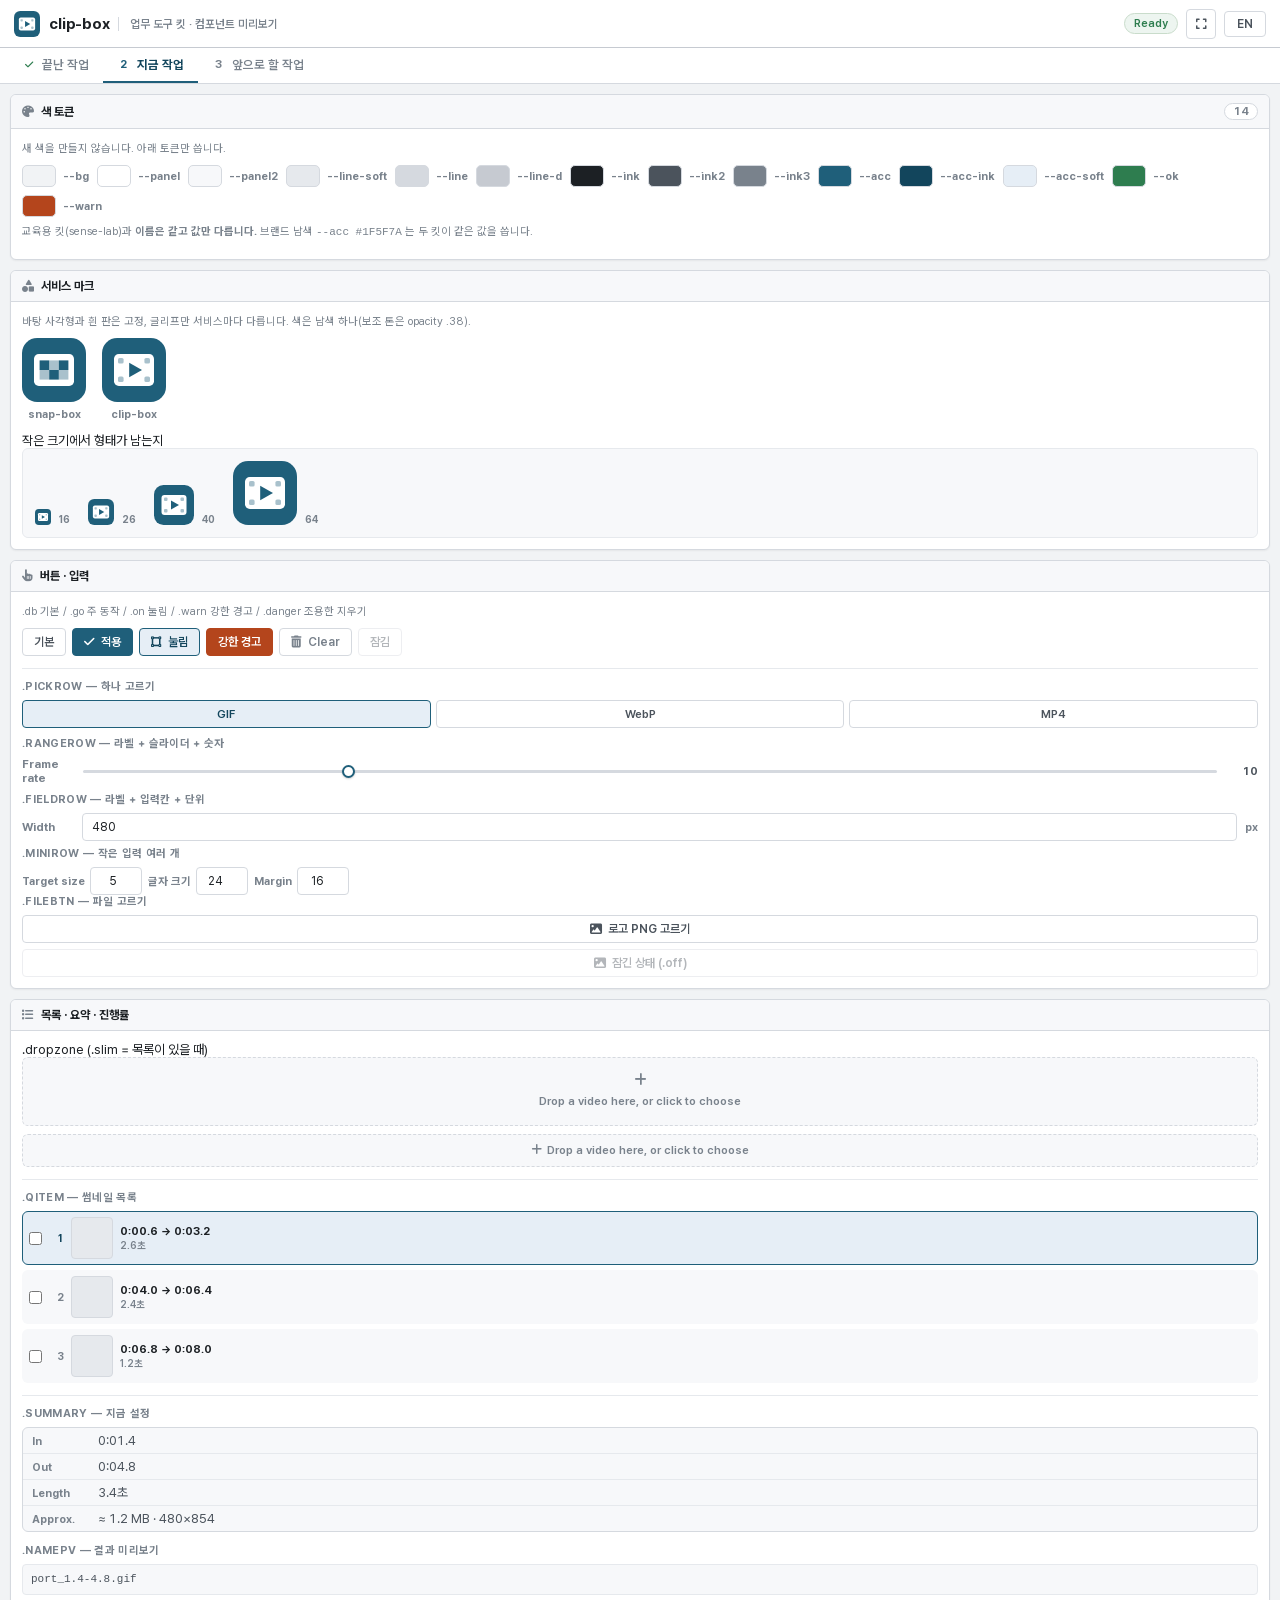
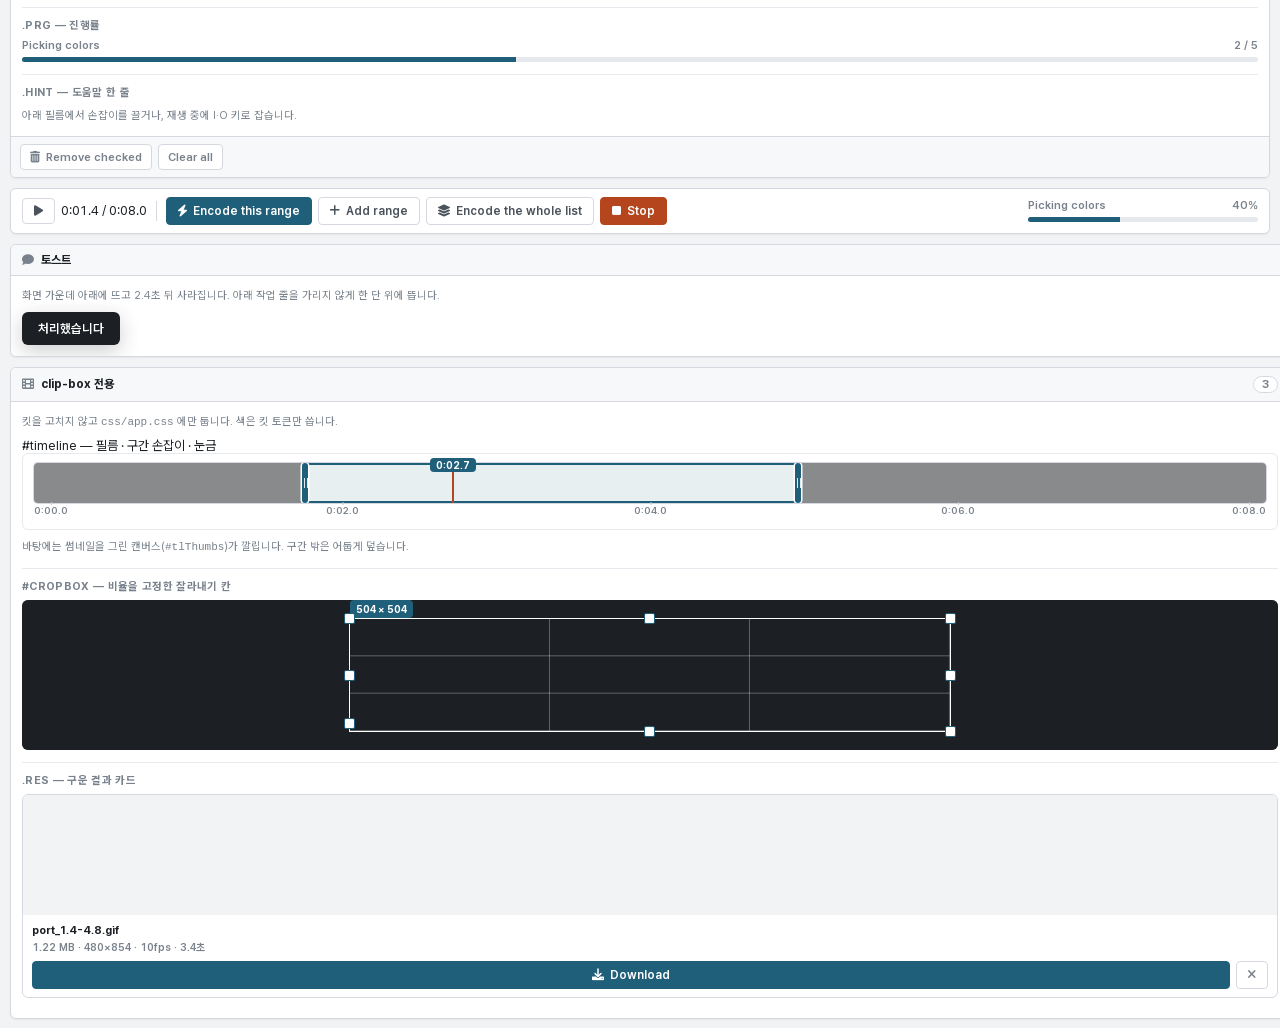
==== design/preview.html @ 903ae71a "업무 도구 킷으로 전면 재작업 — snap-box 와 한 제품으로 맞췄다 snap-box main 이 sense-lab 디자인을 이어받은 밝은 테마로 바뀌고 css/maker-to" ====
<!DOCTYPE html>
<html lang="ko">
<head>
<meta charset="utf-8">
<meta name="viewport" content="width=device-width,initial-scale=1">
<title>업무 도구 킷 — 컴포넌트 미리보기</title>
<link rel="icon" type="image/svg+xml" href="../assets/img/clip-box-mark.svg">
<link rel="stylesheet" href="../assets/fonts/pretendard.css">
<link rel="stylesheet" href="../css/all.min.css">
<link rel="stylesheet" href="../css/maker-tool.css">
<link rel="stylesheet" href="../css/app.css">
<style>
  body{height:auto;overflow:auto}
  .mk-main{flex-direction:column}
  .pan{width:100%!important}
  .sw{display:flex;gap:8px;flex-wrap:wrap;margin-bottom:8px}
  .chip{display:flex;align-items:center;gap:7px;font-size:11px;color:var(--ink3);font-weight:700}
  .chip b{display:block;width:34px;height:22px;border-radius:5px;border:1px solid var(--line)}
  .note{font-size:11px;color:var(--ink3);margin:2px 0 10px}
  .markrow{display:flex;gap:16px;flex-wrap:wrap}
  .markrow figure{text-align:center}
  .markrow img{width:64px;height:64px;display:block}
  .markrow figcaption{font-size:11px;color:var(--ink3);font-weight:700;margin-top:6px}
  .marksizes{display:flex;align-items:flex-end;gap:8px;background:var(--panel2);
    border:1px solid var(--line-soft);border-radius:var(--r-m);padding:12px}
  .marksizes span{font-size:10px;color:var(--ink3);font-weight:700;margin-right:10px}
</style>
</head>
<body>

<header data-tab="preview.html">
  <h1><img src="../assets/img/clip-box-mark.svg" alt=""><span class="brand-txt">clip-box</span></h1>
  <span class="brand-sub">업무 도구 킷 · 컴포넌트 미리보기</span>
  <span style="flex:1"></span>
  <span class="badge ok">준비 완료</span>
  <button class="hbtn" type="button"><i class="fa-solid fa-expand"></i></button>
  <button id="langToggle" type="button">EN</button>
</header>

<nav class="tabbar">
  <button class="tab done"><span class="n">1</span>끝난 작업</button>
  <button class="tab on"><span class="n">2</span>지금 작업</button>
  <button class="tab"><span class="n">3</span>앞으로 할 작업</button>
</nav>

<div class="mk-main">

  <section class="pan">
    <div class="ph"><i class="fa-solid fa-palette"></i>색 토큰<span class="ph-count num">14</span></div>
    <div class="pb">
      <p class="note">새 색을 만들지 않습니다. 아래 토큰만 씁니다.</p>
      <div class="sw">
        <span class="chip"><b style="background:var(--bg)"></b>--bg</span>
        <span class="chip"><b style="background:var(--panel)"></b>--panel</span>
        <span class="chip"><b style="background:var(--panel2)"></b>--panel2</span>
        <span class="chip"><b style="background:var(--line-soft)"></b>--line-soft</span>
        <span class="chip"><b style="background:var(--line)"></b>--line</span>
        <span class="chip"><b style="background:var(--line-d)"></b>--line-d</span>
        <span class="chip"><b style="background:var(--ink)"></b>--ink</span>
        <span class="chip"><b style="background:var(--ink2)"></b>--ink2</span>
        <span class="chip"><b style="background:var(--ink3)"></b>--ink3</span>
        <span class="chip"><b style="background:var(--acc)"></b>--acc</span>
        <span class="chip"><b style="background:var(--acc-ink)"></b>--acc-ink</span>
        <span class="chip"><b style="background:var(--acc-soft)"></b>--acc-soft</span>
        <span class="chip"><b style="background:var(--ok)"></b>--ok</span>
        <span class="chip"><b style="background:var(--warn)"></b>--warn</span>
      </div>
      <p class="note">교육용 킷(sense-lab)과 <b>이름은 같고 값만 다릅니다.</b>
        브랜드 남색 <code>--acc #1F5F7A</code> 는 두 킷이 같은 값을 씁니다.</p>
    </div>
  </section>

  <section class="pan">
    <div class="ph"><i class="fa-solid fa-shapes"></i>서비스 마크</div>
    <div class="pb">
      <p class="note">바탕 사각형과 흰 판은 고정, 글리프만 서비스마다 다릅니다. 색은 남색 하나(보조 톤은 opacity .38).</p>
      <div class="markrow">
        <figure><img src="mark/snap-box-mark.svg" alt=""><figcaption>snap-box</figcaption></figure>
        <figure><img src="mark/clip-box-mark.svg" alt=""><figcaption>clip-box</figcaption></figure>
      </div>
      <div class="st" style="margin-top:12px">작은 크기에서 형태가 남는지</div>
      <div class="marksizes">
        <img src="../assets/img/clip-box-mark.svg" style="height:16px" alt=""><span>16</span>
        <img src="../assets/img/clip-box-mark.svg" style="height:26px" alt=""><span>26</span>
        <img src="../assets/img/clip-box-mark.svg" style="height:40px" alt=""><span>40</span>
        <img src="../assets/img/clip-box-mark.svg" style="height:64px" alt=""><span>64</span>
      </div>
    </div>
  </section>

  <section class="pan">
    <div class="ph"><i class="fa-solid fa-hand-pointer"></i>버튼 · 입력</div>
    <div class="pb">
      <p class="note">.db 기본 / .go 주 동작 / .on 눌림 / .warn 강한 경고 / .danger 조용한 지우기</p>
      <div class="row" style="flex-wrap:wrap">
        <button class="db">기본</button>
        <button class="db go"><i class="fa-solid fa-check"></i>적용</button>
        <button class="db on"><i class="fa-solid fa-vector-square"></i>눌림</button>
        <button class="db warn">강한 경고</button>
        <button class="db danger"><i class="fa-solid fa-trash-can"></i>지우기</button>
        <button class="db" disabled>잠김</button>
      </div>

      <div class="sec2">
        <div class="st">.pickrow — 하나 고르기</div>
        <div class="pickrow">
          <button class="db on">GIF</button>
          <button class="db">WebP</button>
          <button class="db">MP4</button>
        </div>

        <div class="st">.rangerow — 라벨 + 슬라이더 + 숫자</div>
        <div class="rangerow">
          <label for="pv1">프레임</label>
          <input type="range" id="pv1" min="4" max="30" value="10">
          <output class="num">10</output>
        </div>

        <div class="st">.fieldrow — 라벨 + 입력칸 + 단위</div>
        <div class="fieldrow"><label for="pv2">가로</label>
          <input class="inp" type="number" id="pv2" value="480"><span class="unit">px</span></div>

        <div class="st">.minirow — 작은 입력 여러 개</div>
        <div class="row minirow">
          <label class="mini">목표 용량<input class="inp" type="number" value="5"></label>
          <label class="mini">글자 크기<input class="inp" type="number" value="24"></label>
          <label class="mini">여백<input class="inp" type="number" value="16"></label>
        </div>

        <div class="st">.filebtn — 파일 고르기</div>
        <label class="db filebtn" for="pv3"><i class="fa-solid fa-image"></i>로고 PNG 고르기</label>
        <input type="file" id="pv3">
        <label class="db filebtn off" for="pv4" style="margin-top:6px"><i class="fa-solid fa-image"></i>잠긴 상태 (.off)</label>
        <input type="file" id="pv4">
      </div>
    </div>
  </section>

  <section class="pan">
    <div class="ph"><i class="fa-solid fa-list"></i>목록 · 요약 · 진행률</div>
    <div class="pb">
      <div class="st">.dropzone (.slim = 목록이 있을 때)</div>
      <div class="dropzone"><i class="fa-solid fa-plus"></i><br>영상을 여기에 놓거나 눌러서 고릅니다</div>
      <div class="dropzone slim" style="margin-top:8px"><i class="fa-solid fa-plus"></i>영상을 여기에 놓거나 눌러서 고릅니다</div>

      <div class="sec2">
        <div class="st">.qitem — 썸네일 목록</div>
        <div id="pvList"></div>
      </div>

      <div class="sec2">
        <div class="st">.summary — 지금 설정</div>
        <div class="summary">
          <div class="srow"><span class="sk">시작</span><span class="sv num">0:01.4</span></div>
          <div class="srow"><span class="sk">끝</span><span class="sv num">0:04.8</span></div>
          <div class="srow"><span class="sk">길이</span><span class="sv num">3.4초</span></div>
          <div class="srow"><span class="sk">예상</span><span class="sv num">≈ 1.2 MB · 480×854</span></div>
        </div>
        <div class="st" style="margin-top:12px">.namepv — 결과 미리보기</div>
        <div class="namepv mono">port_1.4-4.8.gif</div>
      </div>

      <div class="sec2">
        <div class="st">.prg — 진행률</div>
        <div class="prg">
          <div class="lb"><span>색을 고르는 중입니다</span><span class="num">2 / 5</span></div>
          <div class="track"><div class="fill" style="width:40%"></div></div>
        </div>
      </div>

      <div class="sec2">
        <div class="st">.hint — 도움말 한 줄</div>
        <div class="hint">아래 필름에서 손잡이를 끌거나, 재생 중에 I·O 키로 잡습니다.</div>
      </div>
    </div>
    <div class="pf">
      <button class="db danger"><i class="fa-solid fa-trash-can"></i>고른 것 빼기</button>
      <button class="db danger">모두 비우기</button>
    </div>
  </section>
</div>

<div class="mk-bar">
  <button class="db"><i class="fa-solid fa-play"></i></button>
  <span class="num">0:01.4 / 0:08.0</span>
  <span class="bar-div"></span>
  <button class="db go"><i class="fa-solid fa-bolt"></i>이 구간 굽기</button>
  <button class="db"><i class="fa-solid fa-plus"></i>구간 담기</button>
  <button class="db"><i class="fa-solid fa-layer-group"></i>목록 전체 굽기</button>
  <button class="db warn"><i class="fa-solid fa-stop"></i>그만두기</button>
  <span class="bar-sp"></span>
  <div class="prg" style="width:230px">
    <div class="lb"><span>색을 고르는 중입니다</span><span class="num">40%</span></div>
    <div class="track"><div class="fill" style="width:40%"></div></div>
  </div>
</div>

<!-- 토스트는 실제로는 화면 아래 고정이지만, 이 장에서는 내용을 가리지 않게 제자리에 둔다 -->
<section class="pan" style="margin:0 10px 10px">
  <div class="ph"><i class="fa-solid fa-comment"></i>토스트</div>
  <div class="pb">
    <p class="note">화면 가운데 아래에 뜨고 2.4초 뒤 사라집니다. 아래 작업 줄을 가리지 않게 한 단 위에 뜹니다.</p>
    <div class="toast on" style="position:static;transform:none;display:inline-block;max-width:none">처리했습니다</div>
  </div>
</section>


<!-- ─────────────────────────────────────────────────────────────
     여기부터는 clip-box 전용입니다 (css/app.css). 킷에는 넣지 않습니다.
     design/README.md §8-7 — 새 컴포넌트는 여기에 먼저 올립니다.
     ───────────────────────────────────────────────────────────── -->
<section class="pan" style="margin:0 10px 10px">
  <div class="ph"><i class="fa-solid fa-film"></i>clip-box 전용<span class="ph-count num">3</span></div>
  <div class="pb">
    <p class="note">킷을 고치지 않고 <code>css/app.css</code> 에만 둡니다. 색은 킷 토큰만 씁니다.</p>

    <div class="st">#timeline — 필름 · 구간 손잡이 · 눈금</div>
    <div style="background:var(--panel);border:1px solid var(--line-soft);border-radius:var(--r-m);padding:9px 11px 6px">
      <div id="timeline">
        <div id="tlTrack">
          <div class="tl-dim" style="left:0;width:22%"></div>
          <div class="tl-dim" style="left:62%;right:0"></div>
          <div id="tlSel" style="left:22%;width:40%"></div>
          <div class="tl-hand" style="left:22%"><i></i></div>
          <div class="tl-hand" style="left:62%"><i></i></div>
          <div id="tlHead" style="left:34%"></div>
        </div>
        <div id="tlRuler">
          <span class="tk edge" style="left:0">0:00.0</span>
          <span class="tk" style="left:25%">0:02.0</span>
          <span class="tk" style="left:50%">0:04.0</span>
          <span class="tk" style="left:75%">0:06.0</span>
          <span class="tk edge r" style="left:100%">0:08.0</span>
        </div>
        <div id="tlTip" style="left:34%">0:02.7</div>
      </div>
    </div>
    <div class="hint">바탕에는 썸네일을 그린 캔버스(<code>#tlThumbs</code>)가 깔립니다. 구간 밖은 어둡게 덮습니다.</div>

    <div class="sec2">
      <div class="st">#cropBox — 비율을 고정한 잘라내기 칸</div>
      <div style="position:relative;height:150px;background:var(--ink);border-radius:var(--r-m);overflow:hidden">
        <div id="cropBox" style="left:26%;top:12%;width:48%;height:76%">
          <span class="cropsz num">504 × 504</span>
          <span class="ch nw"></span><span class="ch n"></span><span class="ch ne"></span>
          <span class="ch w"></span><span class="ch e"></span>
          <span class="ch sw"></span><span class="ch s"></span><span class="ch se"></span>
        </div>
      </div>
    </div>

    <div class="sec2">
      <div class="st">.res — 구운 결과 카드</div>
      <div class="res">
        <div class="rv" style="height:120px"></div>
        <div class="rf">
          <div class="rn">port_1.4-4.8.gif</div>
          <div class="rm">1.22 MB · 480×854 · 10fps · 3.4초</div>
          <div class="row" style="margin-top:7px">
            <button class="db go" style="flex:1;justify-content:center"><i class="fa-solid fa-download"></i>내려받기</button>
            <button class="db danger"><i class="fa-solid fa-xmark"></i></button>
          </div>
        </div>
      </div>
    </div>
  </div>
</section>

<script src="../js/i18n.js"></script>
<script>
(function () {
  var rows = [['0:00.6 → 0:03.2', '2.6초'], ['0:04.0 → 0:06.4', '2.4초'], ['0:06.8 → 0:08.0', '1.2초']];
  var box = document.getElementById('pvList');
  rows.forEach(function (r, i) {
    var d = document.createElement('div');
    d.className = 'qitem' + (i === 0 ? ' on' : '');
    d.innerHTML = '<input type="checkbox"><span class="idx num">' + (i + 1) + '</span>' +
      '<span class="th"></span><div class="meta"><div class="nm num">' + r[0] + '</div>' +
      '<div class="mt">' + r[1] + '</div></div>';
    box.appendChild(d);
  });
})();
</script>
</body>
</html>
---- assets/fonts/pretendard.css ----
/*
Copyright (c) 2021 Kil Hyung-jin, with Reserved Font Name Pretendard.
https://github.com/orioncactus/pretendard

This Font Software is licensed under the SIL Open Font License, Version 1.1.
This license is copied below, and is also available with a FAQ at:
http://scripts.sil.org/OFL
*/
/* [0] */
@font-face {
	font-family: 'Pretendard Variable';
	font-style: normal;
	font-display: swap;
	font-weight: 45 920;
	src: url(./woff2-dynamic-subset/PretendardVariable.subset.0.woff2) format('woff2-variations');
	unicode-range: U+f9ca-fa0b, U+ff03-ff05, U+ff07, U+ff0a-ff0b, U+ff0d-ff19, U+ff1b, U+ff1d, U+ff20-ff5b, U+ff5d, U+ffe0-ffe3, U+ffe5-ffe6;
}

/* [1] */
@font-face {
	font-family: 'Pretendard Variable';
	font-style: normal;
	font-display: swap;
	font-weight: 45 920;
	src: url(./woff2-dynamic-subset/PretendardVariable.subset.1.woff2) format('woff2-variations');
	unicode-range: U+d723-d728, U+d72a-d733, U+d735-d748, U+d74a-d74f, U+d752-d753, U+d755-d757, U+d75a-d75f, U+d762-d764, U+d766-d768, U+d76a-d76b, U+d76d-d76f, U+d771-d787, U+d789-d78b, U+d78d-d78f, U+d791-d797, U+d79a, U+d79c, U+d79e-d7a3, U+f900-f909, U+f90b-f92e;
}

/* [2] */
@font-face {
	font-family: 'Pretendard Variable';
	font-style: normal;
	font-display: swap;
	font-weight: 45 920;
	src: url(./woff2-dynamic-subset/PretendardVariable.subset.2.woff2) format('woff2-variations');
	unicode-range: U+d679-d68b, U+d68e-d69e, U+d6a0, U+d6a2-d6a7, U+d6a9-d6c3, U+d6c6-d6c7, U+d6c9-d6cb, U+d6cd-d6d3, U+d6d5-d6d6, U+d6d8-d6e3, U+d6e5-d6e7, U+d6e9-d6fb, U+d6fd-d717, U+d719-d71f, U+d721-d722;
}

/* [3] */
@font-face {
	font-family: 'Pretendard Variable';
	font-style: normal;
	font-display: swap;
	font-weight: 45 920;
	src: url(./woff2-dynamic-subset/PretendardVariable.subset.3.woff2) format('woff2-variations');
	unicode-range: U+d5bc-d5c7, U+d5ca-d5cb, U+d5cd-d5cf, U+d5d1-d5d7, U+d5d9-d5da, U+d5dc, U+d5de-d5e3, U+d5e6-d5e7, U+d5e9-d5eb, U+d5ed-d5f6, U+d5f8, U+d5fa-d5ff, U+d602-d603, U+d605-d607, U+d609-d60f, U+d612-d613, U+d616-d61b, U+d61d-d637, U+d63a-d63b, U+d63d-d63f, U+d641-d647, U+d64a-d64c, U+d64e-d653, U+d656-d657, U+d659-d65b, U+d65d-d666, U+d668, U+d66a-d678;
}

/* [4] */
@font-face {
	font-family: 'Pretendard Variable';
	font-style: normal;
	font-display: swap;
	font-weight: 45 920;
	src: url(./woff2-dynamic-subset/PretendardVariable.subset.4.woff2) format('woff2-variations');
	unicode-range: U+d507, U+d509-d50b, U+d50d-d513, U+d515-d53b, U+d53e-d53f, U+d541-d543, U+d545-d54c, U+d54e, U+d550, U+d552-d557, U+d55a-d55b, U+d55d-d55f, U+d561-d564, U+d566-d567, U+d56a, U+d56c, U+d56e-d573, U+d576-d577, U+d579-d583, U+d585-d586, U+d58a-d5a4, U+d5a6-d5bb;
}

/* [5] */
@font-face {
	font-family: 'Pretendard Variable';
	font-style: normal;
	font-display: swap;
	font-weight: 45 920;
	src: url(./woff2-dynamic-subset/PretendardVariable.subset.5.woff2) format('woff2-variations');
	unicode-range: U+d464-d477, U+d47a-d47b, U+d47d-d47f, U+d481-d487, U+d489-d48a, U+d48c, U+d48e-d4e7, U+d4e9-d503, U+d505-d506;
}

/* [6] */
@font-face {
	font-family: 'Pretendard Variable';
	font-style: normal;
	font-display: swap;
	font-weight: 45 920;
	src: url(./woff2-dynamic-subset/PretendardVariable.subset.6.woff2) format('woff2-variations');
	unicode-range: U+d3bf-d3c7, U+d3ca-d3cf, U+d3d1-d3eb, U+d3ee-d3ef, U+d3f1-d3f3, U+d3f5-d3fb, U+d3fd-d400, U+d402-d45b, U+d45d-d463;
}

/* [7] */
@font-face {
	font-family: 'Pretendard Variable';
	font-style: normal;
	font-display: swap;
	font-weight: 45 920;
	src: url(./woff2-dynamic-subset/PretendardVariable.subset.7.woff2) format('woff2-variations');
	unicode-range: U+d2ff, U+d302-d304, U+d306-d30b, U+d30f, U+d311-d313, U+d315-d31b, U+d31e, U+d322-d324, U+d326-d327, U+d32a-d32b, U+d32d-d32f, U+d331-d337, U+d339-d33c, U+d33e-d37b, U+d37e-d37f, U+d381-d383, U+d385-d38b, U+d38e-d390, U+d392-d397, U+d39a-d39b, U+d39d-d39f, U+d3a1-d3a7, U+d3a9-d3aa, U+d3ac, U+d3ae-d3b3, U+d3b5-d3b7, U+d3b9-d3bb, U+d3bd-d3be;
}

/* [8] */
@font-face {
	font-family: 'Pretendard Variable';
	font-style: normal;
	font-display: swap;
	font-weight: 45 920;
	src: url(./woff2-dynamic-subset/PretendardVariable.subset.8.woff2) format('woff2-variations');
	unicode-range: U+d257-d27f, U+d281-d29b, U+d29d-d29f, U+d2a1-d2ab, U+d2ad-d2b7, U+d2ba-d2bb, U+d2bd-d2bf, U+d2c1-d2c7, U+d2c9-d2ef, U+d2f2-d2f3, U+d2f5-d2f7, U+d2f9-d2fe;
}

/* [9] */
@font-face {
	font-family: 'Pretendard Variable';
	font-style: normal;
	font-display: swap;
	font-weight: 45 920;
	src: url(./woff2-dynamic-subset/PretendardVariable.subset.9.woff2) format('woff2-variations');
	unicode-range: U+d1b4, U+d1b6-d1f3, U+d1f5-d22b, U+d22e-d22f, U+d231-d233, U+d235-d23b, U+d23d-d240, U+d242-d256;
}

/* [10] */
@font-face {
	font-family: 'Pretendard Variable';
	font-style: normal;
	font-display: swap;
	font-weight: 45 920;
	src: url(./woff2-dynamic-subset/PretendardVariable.subset.10.woff2) format('woff2-variations');
	unicode-range: U+d105-d12f, U+d132-d133, U+d135-d137, U+d139-d13f, U+d141-d142, U+d144, U+d146-d14b, U+d14e-d14f, U+d151-d153, U+d155-d15b, U+d15e-d187, U+d189-d19f, U+d1a2-d1a3, U+d1a5-d1a7, U+d1a9-d1af, U+d1b2-d1b3;
}

/* [11] */
@font-face {
	font-family: 'Pretendard Variable';
	font-style: normal;
	font-display: swap;
	font-weight: 45 920;
	src: url(./woff2-dynamic-subset/PretendardVariable.subset.11.woff2) format('woff2-variations');
	unicode-range: U+d04b-d04f, U+d051-d057, U+d059-d06b, U+d06d-d06f, U+d071-d073, U+d075-d07b, U+d07e-d0a3, U+d0a6-d0a7, U+d0a9-d0ab, U+d0ad-d0b3, U+d0b6, U+d0b8, U+d0ba-d0bf, U+d0c2-d0c3, U+d0c5-d0c7, U+d0c9-d0cf, U+d0d2, U+d0d6-d0db, U+d0de-d0df, U+d0e1-d0e3, U+d0e5-d0eb, U+d0ee-d0f0, U+d0f2-d104;
}

/* [12] */
@font-face {
	font-family: 'Pretendard Variable';
	font-style: normal;
	font-display: swap;
	font-weight: 45 920;
	src: url(./woff2-dynamic-subset/PretendardVariable.subset.12.woff2) format('woff2-variations');
	unicode-range: U+cfa2-cfc3, U+cfc5-cfdf, U+cfe2-cfe3, U+cfe5-cfe7, U+cfe9-cff4, U+cff6-cffb, U+cffd-cfff, U+d001-d003, U+d005-d017, U+d019-d033, U+d036-d037, U+d039-d03b, U+d03d-d04a;
}

/* [13] */
@font-face {
	font-family: 'Pretendard Variable';
	font-style: normal;
	font-display: swap;
	font-weight: 45 920;
	src: url(./woff2-dynamic-subset/PretendardVariable.subset.13.woff2) format('woff2-variations');
	unicode-range: U+cef0-cef3, U+cef6, U+cef9-ceff, U+cf01-cf03, U+cf05-cf07, U+cf09-cf0f, U+cf11-cf12, U+cf14-cf1b, U+cf1d-cf1f, U+cf21-cf2f, U+cf31-cf53, U+cf56-cf57, U+cf59-cf5b, U+cf5d-cf63, U+cf66, U+cf68, U+cf6a-cf6f, U+cf71-cf84, U+cf86-cf8b, U+cf8d-cfa1;
}

/* [14] */
@font-face {
	font-family: 'Pretendard Variable';
	font-style: normal;
	font-display: swap;
	font-weight: 45 920;
	src: url(./woff2-dynamic-subset/PretendardVariable.subset.14.woff2) format('woff2-variations');
	unicode-range: U+ce3c-ce57, U+ce5a-ce5b, U+ce5d-ce5f, U+ce61-ce67, U+ce6a, U+ce6c, U+ce6e-ce73, U+ce76-ce77, U+ce79-ce7b, U+ce7d-ce83, U+ce85-ce88, U+ce8a-ce8f, U+ce91-ce93, U+ce95-ce97, U+ce99-ce9f, U+cea2, U+cea4-ceab, U+cead-cee3, U+cee6-cee7, U+cee9-ceeb, U+ceed-ceef;
}

/* [15] */
@font-face {
	font-family: 'Pretendard Variable';
	font-style: normal;
	font-display: swap;
	font-weight: 45 920;
	src: url(./woff2-dynamic-subset/PretendardVariable.subset.15.woff2) format('woff2-variations');
	unicode-range: U+cd92-cd93, U+cd96-cd97, U+cd99-cd9b, U+cd9d-cda3, U+cda6-cda8, U+cdaa-cdaf, U+cdb1-cdc3, U+cdc5-cdcb, U+cdcd-cde7, U+cde9-ce03, U+ce05-ce1f, U+ce22-ce34, U+ce36-ce3b;
}

/* [16] */
@font-face {
	font-family: 'Pretendard Variable';
	font-style: normal;
	font-display: swap;
	font-weight: 45 920;
	src: url(./woff2-dynamic-subset/PretendardVariable.subset.16.woff2) format('woff2-variations');
	unicode-range: U+ccef-cd07, U+cd0a-cd0b, U+cd0d-cd1a, U+cd1c, U+cd1e-cd2b, U+cd2d-cd5b, U+cd5d-cd77, U+cd79-cd91;
}

/* [17] */
@font-face {
	font-family: 'Pretendard Variable';
	font-style: normal;
	font-display: swap;
	font-weight: 45 920;
	src: url(./woff2-dynamic-subset/PretendardVariable.subset.17.woff2) format('woff2-variations');
	unicode-range: U+cc3f-cc43, U+cc46-cc47, U+cc49-cc4b, U+cc4d-cc53, U+cc55-cc58, U+cc5a-cc5f, U+cc61-cc97, U+cc9a-cc9b, U+cc9d-cc9f, U+cca1-cca7, U+ccaa, U+ccac, U+ccae-ccb3, U+ccb6-ccb7, U+ccb9-ccbb, U+ccbd-cccf, U+ccd1-cce3, U+cce5-ccee;
}

/* [18] */
@font-face {
	font-family: 'Pretendard Variable';
	font-style: normal;
	font-display: swap;
	font-weight: 45 920;
	src: url(./woff2-dynamic-subset/PretendardVariable.subset.18.woff2) format('woff2-variations');
	unicode-range: U+cb91-cbd3, U+cbd5-cbe3, U+cbe5-cc0b, U+cc0e-cc0f, U+cc11-cc13, U+cc15-cc1b, U+cc1d-cc20, U+cc23-cc27, U+cc2a-cc2b, U+cc2d, U+cc2f, U+cc31-cc37, U+cc3a, U+cc3c;
}

/* [19] */
@font-face {
	font-family: 'Pretendard Variable';
	font-style: normal;
	font-display: swap;
	font-weight: 45 920;
	src: url(./woff2-dynamic-subset/PretendardVariable.subset.19.woff2) format('woff2-variations');
	unicode-range: U+caf4-cb47, U+cb4a-cb90;
}

/* [20] */
@font-face {
	font-family: 'Pretendard Variable';
	font-style: normal;
	font-display: swap;
	font-weight: 45 920;
	src: url(./woff2-dynamic-subset/PretendardVariable.subset.20.woff2) format('woff2-variations');
	unicode-range: U+ca4a-ca4b, U+ca4e-ca4f, U+ca51-ca53, U+ca55-ca5b, U+ca5d-ca60, U+ca62-ca83, U+ca85-cabb, U+cabe-cabf, U+cac1-cac3, U+cac5-cacb, U+cacd-cad0, U+cad2, U+cad4-cad8, U+cada-caf3;
}

/* [21] */
@font-face {
	font-family: 'Pretendard Variable';
	font-style: normal;
	font-display: swap;
	font-weight: 45 920;
	src: url(./woff2-dynamic-subset/PretendardVariable.subset.21.woff2) format('woff2-variations');
	unicode-range: U+c996-c997, U+c99a-c99c, U+c99e-c9bf, U+c9c2-c9c3, U+c9c5-c9c7, U+c9c9-c9cf, U+c9d2, U+c9d4, U+c9d7-c9d8, U+c9db, U+c9de-c9df, U+c9e1-c9e3, U+c9e5-c9e6, U+c9e8-c9eb, U+c9ee-c9f0, U+c9f2-c9f7, U+c9f9-ca0b, U+ca0d-ca28, U+ca2a-ca49;
}

/* [22] */
@font-face {
	font-family: 'Pretendard Variable';
	font-style: normal;
	font-display: swap;
	font-weight: 45 920;
	src: url(./woff2-dynamic-subset/PretendardVariable.subset.22.woff2) format('woff2-variations');
	unicode-range: U+c8e9-c8f4, U+c8f6-c8fb, U+c8fe-c8ff, U+c901-c903, U+c905-c90b, U+c90e-c910, U+c912-c917, U+c919-c92b, U+c92d-c94f, U+c951-c953, U+c955-c96b, U+c96d-c973, U+c975-c987, U+c98a-c98b, U+c98d-c98f, U+c991-c995;
}

/* [23] */
@font-face {
	font-family: 'Pretendard Variable';
	font-style: normal;
	font-display: swap;
	font-weight: 45 920;
	src: url(./woff2-dynamic-subset/PretendardVariable.subset.23.woff2) format('woff2-variations');
	unicode-range: U+c841-c84b, U+c84d-c86f, U+c872-c873, U+c875-c877, U+c879-c87f, U+c882-c884, U+c887-c88a, U+c88d-c8c3, U+c8c5-c8df, U+c8e1-c8e8;
}

/* [24] */
@font-face {
	font-family: 'Pretendard Variable';
	font-style: normal;
	font-display: swap;
	font-weight: 45 920;
	src: url(./woff2-dynamic-subset/PretendardVariable.subset.24.woff2) format('woff2-variations');
	unicode-range: U+c779-c77b, U+c77e-c782, U+c786, U+c78b, U+c78d, U+c78f, U+c792-c793, U+c795, U+c797, U+c799-c79f, U+c7a2, U+c7a7-c7ab, U+c7ae-c7bb, U+c7bd-c7c0, U+c7c2-c7c7, U+c7c9-c7dc, U+c7de-c7ff, U+c802-c803, U+c805-c807, U+c809, U+c80b-c80f, U+c812, U+c814, U+c817-c81b, U+c81e-c81f, U+c821-c823, U+c825-c82e, U+c830-c837, U+c839-c83b, U+c83d-c840;
}

/* [25] */
@font-face {
	font-family: 'Pretendard Variable';
	font-style: normal;
	font-display: swap;
	font-weight: 45 920;
	src: url(./woff2-dynamic-subset/PretendardVariable.subset.25.woff2) format('woff2-variations');
	unicode-range: U+c6bb-c6bf, U+c6c2, U+c6c4, U+c6c6-c6cb, U+c6ce-c6cf, U+c6d1-c6d3, U+c6d5-c6db, U+c6dd-c6df, U+c6e1-c6e7, U+c6e9-c6eb, U+c6ed-c6ef, U+c6f1-c6f8, U+c6fa-c703, U+c705-c707, U+c709-c70b, U+c70d-c716, U+c718, U+c71a-c71f, U+c722-c723, U+c725-c727, U+c729-c734, U+c736-c73b, U+c73e-c73f, U+c741-c743, U+c745-c74b, U+c74e-c750, U+c752-c757, U+c759-c773, U+c776-c777;
}

/* [26] */
@font-face {
	font-family: 'Pretendard Variable';
	font-style: normal;
	font-display: swap;
	font-weight: 45 920;
	src: url(./woff2-dynamic-subset/PretendardVariable.subset.26.woff2) format('woff2-variations');
	unicode-range: U+c5f5-c5fb, U+c5fe, U+c602-c605, U+c607, U+c609-c60f, U+c611-c61a, U+c61c-c623, U+c626-c627, U+c629-c62b, U+c62d, U+c62f-c632, U+c636, U+c638, U+c63a-c63f, U+c642-c643, U+c645-c647, U+c649-c652, U+c656-c65b, U+c65d-c65f, U+c661-c663, U+c665-c677, U+c679-c67b, U+c67d-c693, U+c696-c697, U+c699-c69b, U+c69d-c6a3, U+c6a6, U+c6a8, U+c6aa-c6af, U+c6b2-c6b3, U+c6b5-c6b7, U+c6b9-c6ba;
}

/* [27] */
@font-face {
	font-family: 'Pretendard Variable';
	font-style: normal;
	font-display: swap;
	font-weight: 45 920;
	src: url(./woff2-dynamic-subset/PretendardVariable.subset.27.woff2) format('woff2-variations');
	unicode-range: U+c517-c527, U+c52a-c52b, U+c52d-c52f, U+c531-c538, U+c53a, U+c53c, U+c53e-c543, U+c546-c547, U+c54b, U+c54d-c552, U+c556, U+c55a-c55b, U+c55d, U+c55f, U+c562-c563, U+c565-c567, U+c569-c56f, U+c572, U+c574, U+c576-c57b, U+c57e-c57f, U+c581-c583, U+c585-c586, U+c588-c58b, U+c58e, U+c590, U+c592-c596, U+c599-c5b3, U+c5b6-c5b7, U+c5ba, U+c5be-c5c3, U+c5ca-c5cb, U+c5cd, U+c5cf, U+c5d2-c5d3, U+c5d5-c5d7, U+c5d9-c5df, U+c5e1-c5e2, U+c5e4, U+c5e6-c5eb, U+c5ef, U+c5f1-c5f3;
}

/* [28] */
@font-face {
	font-family: 'Pretendard Variable';
	font-style: normal;
	font-display: swap;
	font-weight: 45 920;
	src: url(./woff2-dynamic-subset/PretendardVariable.subset.28.woff2) format('woff2-variations');
	unicode-range: U+c475-c4ef, U+c4f2-c4f3, U+c4f5-c4f7, U+c4f9-c4ff, U+c502-c50b, U+c50d-c516;
}

/* [29] */
@font-face {
	font-family: 'Pretendard Variable';
	font-style: normal;
	font-display: swap;
	font-weight: 45 920;
	src: url(./woff2-dynamic-subset/PretendardVariable.subset.29.woff2) format('woff2-variations');
	unicode-range: U+c3d0-c3d7, U+c3da-c3db, U+c3dd-c3de, U+c3e1-c3ec, U+c3ee-c3f3, U+c3f5-c42b, U+c42d-c463, U+c466-c474;
}

/* [30] */
@font-face {
	font-family: 'Pretendard Variable';
	font-style: normal;
	font-display: swap;
	font-weight: 45 920;
	src: url(./woff2-dynamic-subset/PretendardVariable.subset.30.woff2) format('woff2-variations');
	unicode-range: U+c32b-c367, U+c36a-c36b, U+c36d-c36f, U+c371-c377, U+c37a-c37b, U+c37e-c383, U+c385-c387, U+c389-c3cf;
}

/* [31] */
@font-face {
	font-family: 'Pretendard Variable';
	font-style: normal;
	font-display: swap;
	font-weight: 45 920;
	src: url(./woff2-dynamic-subset/PretendardVariable.subset.31.woff2) format('woff2-variations');
	unicode-range: U+c26a-c26b, U+c26d-c26f, U+c271-c273, U+c275-c27b, U+c27e-c287, U+c289-c28f, U+c291-c297, U+c299-c29a, U+c29c-c2a3, U+c2a5-c2a7, U+c2a9-c2ab, U+c2ad-c2b3, U+c2b6, U+c2b8, U+c2ba-c2bb, U+c2bd-c2db, U+c2de-c2df, U+c2e1-c2e2, U+c2e5-c2ea, U+c2ee, U+c2f0, U+c2f2-c2f5, U+c2f7, U+c2fa-c2fb, U+c2fd-c2ff, U+c301-c307, U+c309-c30c, U+c30e-c312, U+c315-c323, U+c325-c328, U+c32a;
}

/* [32] */
@font-face {
	font-family: 'Pretendard Variable';
	font-style: normal;
	font-display: swap;
	font-weight: 45 920;
	src: url(./woff2-dynamic-subset/PretendardVariable.subset.32.woff2) format('woff2-variations');
	unicode-range: U+c1bc-c1c3, U+c1c5-c1df, U+c1e1-c1fb, U+c1fd-c203, U+c205-c20c, U+c20e, U+c210-c217, U+c21a-c21b, U+c21d-c21e, U+c221-c227, U+c229-c22a, U+c22c, U+c22e, U+c230, U+c233-c24f, U+c251-c257, U+c259-c269;
}

/* [33] */
@font-face {
	font-family: 'Pretendard Variable';
	font-style: normal;
	font-display: swap;
	font-weight: 45 920;
	src: url(./woff2-dynamic-subset/PretendardVariable.subset.33.woff2) format('woff2-variations');
	unicode-range: U+c101-c11b, U+c11f, U+c121-c123, U+c125-c12b, U+c12e, U+c132-c137, U+c13a-c13b, U+c13d-c13f, U+c141-c147, U+c14a, U+c14c-c153, U+c155-c157, U+c159-c15b, U+c15d-c166, U+c169-c16f, U+c171-c177, U+c179-c18b, U+c18e-c18f, U+c191-c193, U+c195-c19b, U+c19d-c19e, U+c1a0, U+c1a2-c1a4, U+c1a6-c1bb;
}

/* [34] */
@font-face {
	font-family: 'Pretendard Variable';
	font-style: normal;
	font-display: swap;
	font-weight: 45 920;
	src: url(./woff2-dynamic-subset/PretendardVariable.subset.34.woff2) format('woff2-variations');
	unicode-range: U+c049-c057, U+c059-c05b, U+c05d-c05f, U+c061-c067, U+c069-c08f, U+c091-c0ab, U+c0ae-c0af, U+c0b1-c0b3, U+c0b5, U+c0b7-c0bb, U+c0be, U+c0c2-c0c7, U+c0ca-c0cb, U+c0cd-c0cf, U+c0d1-c0d7, U+c0d9-c0da, U+c0dc, U+c0de-c0e3, U+c0e5-c0eb, U+c0ed-c0f3, U+c0f6, U+c0f8, U+c0fa-c0ff;
}

/* [35] */
@font-face {
	font-family: 'Pretendard Variable';
	font-style: normal;
	font-display: swap;
	font-weight: 45 920;
	src: url(./woff2-dynamic-subset/PretendardVariable.subset.35.woff2) format('woff2-variations');
	unicode-range: U+bfa7-bfaf, U+bfb1-bfc4, U+bfc6-bfcb, U+bfce-bfcf, U+bfd1-bfd3, U+bfd5-bfdb, U+bfdd-c048;
}

/* [36] */
@font-face {
	font-family: 'Pretendard Variable';
	font-style: normal;
	font-display: swap;
	font-weight: 45 920;
	src: url(./woff2-dynamic-subset/PretendardVariable.subset.36.woff2) format('woff2-variations');
	unicode-range: U+bf07, U+bf09-bf3f, U+bf41-bf4f, U+bf52-bf54, U+bf56-bfa6;
}

/* [37] */
@font-face {
	font-family: 'Pretendard Variable';
	font-style: normal;
	font-display: swap;
	font-weight: 45 920;
	src: url(./woff2-dynamic-subset/PretendardVariable.subset.37.woff2) format('woff2-variations');
	unicode-range: U+be56, U+be58, U+be5c-be5f, U+be62-be63, U+be65-be67, U+be69-be74, U+be76-be7b, U+be7e-be7f, U+be81-be8e, U+be90, U+be92-bea7, U+bea9-becf, U+bed2-bed3, U+bed5-bed6, U+bed9-bee3, U+bee6-bf06;
}

/* [38] */
@font-face {
	font-family: 'Pretendard Variable';
	font-style: normal;
	font-display: swap;
	font-weight: 45 920;
	src: url(./woff2-dynamic-subset/PretendardVariable.subset.38.woff2) format('woff2-variations');
	unicode-range: U+bdb0-bdd3, U+bdd5-bdef, U+bdf1-be0b, U+be0d-be0f, U+be11-be13, U+be15-be43, U+be46-be47, U+be49-be4b, U+be4d-be53;
}

/* [39] */
@font-face {
	font-family: 'Pretendard Variable';
	font-style: normal;
	font-display: swap;
	font-weight: 45 920;
	src: url(./woff2-dynamic-subset/PretendardVariable.subset.39.woff2) format('woff2-variations');
	unicode-range: U+bd03, U+bd06, U+bd08, U+bd0a-bd0f, U+bd11-bd22, U+bd25-bd47, U+bd49-bd58, U+bd5a-bd7f, U+bd82-bd83, U+bd85-bd87, U+bd8a-bd8f, U+bd91-bd92, U+bd94, U+bd96-bd98, U+bd9a-bdaf;
}

/* [40] */
@font-face {
	font-family: 'Pretendard Variable';
	font-style: normal;
	font-display: swap;
	font-weight: 45 920;
	src: url(./woff2-dynamic-subset/PretendardVariable.subset.40.woff2) format('woff2-variations');
	unicode-range: U+bc4e-bc83, U+bc86-bc87, U+bc89-bc8b, U+bc8d-bc93, U+bc96, U+bc98, U+bc9b-bc9f, U+bca2-bca3, U+bca5-bca7, U+bca9-bcb2, U+bcb4-bcbb, U+bcbe-bcbf, U+bcc1-bcc3, U+bcc5-bccc, U+bcce-bcd0, U+bcd2-bcd4, U+bcd6-bcf3, U+bcf7, U+bcf9-bcfb, U+bcfd-bd02;
}

/* [41] */
@font-face {
	font-family: 'Pretendard Variable';
	font-style: normal;
	font-display: swap;
	font-weight: 45 920;
	src: url(./woff2-dynamic-subset/PretendardVariable.subset.41.woff2) format('woff2-variations');
	unicode-range: U+bb90-bba3, U+bba5-bbab, U+bbad-bbbf, U+bbc1-bbf7, U+bbfa-bbfb, U+bbfd-bbfe, U+bc01-bc07, U+bc09-bc0a, U+bc0e, U+bc10, U+bc12-bc13, U+bc17, U+bc19-bc1a, U+bc1e, U+bc20-bc23, U+bc26, U+bc28, U+bc2a-bc2c, U+bc2e-bc2f, U+bc32-bc33, U+bc35-bc37, U+bc39-bc3f, U+bc41-bc42, U+bc44, U+bc46-bc48, U+bc4a-bc4d;
}

/* [42] */
@font-face {
	font-family: 'Pretendard Variable';
	font-style: normal;
	font-display: swap;
	font-weight: 45 920;
	src: url(./woff2-dynamic-subset/PretendardVariable.subset.42.woff2) format('woff2-variations');
	unicode-range: U+bae6-bafb, U+bafd-bb17, U+bb19-bb33, U+bb37, U+bb39-bb3a, U+bb3d-bb43, U+bb45-bb46, U+bb48, U+bb4a-bb4f, U+bb51-bb53, U+bb55-bb57, U+bb59-bb62, U+bb64-bb8f;
}

/* [43] */
@font-face {
	font-family: 'Pretendard Variable';
	font-style: normal;
	font-display: swap;
	font-weight: 45 920;
	src: url(./woff2-dynamic-subset/PretendardVariable.subset.43.woff2) format('woff2-variations');
	unicode-range: U+ba30-ba37, U+ba3a-ba3b, U+ba3d-ba3f, U+ba41-ba47, U+ba49-ba4a, U+ba4c, U+ba4e-ba53, U+ba56-ba57, U+ba59-ba5b, U+ba5d-ba63, U+ba65-ba66, U+ba68-ba6f, U+ba71-ba73, U+ba75-ba77, U+ba79-ba84, U+ba86, U+ba88-baa7, U+baaa, U+baad-baaf, U+bab1-bab7, U+baba, U+babc, U+babe-bae5;
}

/* [44] */
@font-face {
	font-family: 'Pretendard Variable';
	font-style: normal;
	font-display: swap;
	font-weight: 45 920;
	src: url(./woff2-dynamic-subset/PretendardVariable.subset.44.woff2) format('woff2-variations');
	unicode-range: U+b96e-b973, U+b976-b977, U+b979-b97b, U+b97d-b983, U+b986, U+b988, U+b98a-b98d, U+b98f-b9ab, U+b9ae-b9af, U+b9b1-b9b3, U+b9b5-b9bb, U+b9be, U+b9c0, U+b9c2-b9c7, U+b9ca-b9cb, U+b9cd, U+b9d2-b9d7, U+b9da, U+b9dc, U+b9df-b9e0, U+b9e2, U+b9e6-b9e7, U+b9e9-b9f3, U+b9f6, U+b9f8, U+b9fb-ba2f;
}

/* [45] */
@font-face {
	font-family: 'Pretendard Variable';
	font-style: normal;
	font-display: swap;
	font-weight: 45 920;
	src: url(./woff2-dynamic-subset/PretendardVariable.subset.45.woff2) format('woff2-variations');
	unicode-range: U+b8bf-b8cb, U+b8cd-b8e0, U+b8e2-b8e7, U+b8ea-b8eb, U+b8ed-b8ef, U+b8f1-b8f7, U+b8fa, U+b8fc, U+b8fe-b903, U+b905-b917, U+b919-b91f, U+b921-b93b, U+b93d-b957, U+b95a-b95b, U+b95d-b95f, U+b961-b967, U+b969-b96c;
}

/* [46] */
@font-face {
	font-family: 'Pretendard Variable';
	font-style: normal;
	font-display: swap;
	font-weight: 45 920;
	src: url(./woff2-dynamic-subset/PretendardVariable.subset.46.woff2) format('woff2-variations');
	unicode-range: U+b80d-b80f, U+b811-b817, U+b81a, U+b81c-b823, U+b826-b827, U+b829-b82b, U+b82d-b833, U+b836, U+b83a-b83f, U+b841-b85b, U+b85e-b85f, U+b861-b863, U+b865-b86b, U+b86e, U+b870, U+b872-b8af, U+b8b1-b8be;
}

/* [47] */
@font-face {
	font-family: 'Pretendard Variable';
	font-style: normal;
	font-display: swap;
	font-weight: 45 920;
	src: url(./woff2-dynamic-subset/PretendardVariable.subset.47.woff2) format('woff2-variations');
	unicode-range: U+b74d-b75f, U+b761-b763, U+b765-b774, U+b776-b77b, U+b77e-b77f, U+b781-b783, U+b785-b78b, U+b78e, U+b792-b796, U+b79a-b79b, U+b79d-b7a7, U+b7aa, U+b7ae-b7b3, U+b7b6-b7c8, U+b7ca-b7eb, U+b7ee-b7ef, U+b7f1-b7f3, U+b7f5-b7fb, U+b7fe, U+b802-b806, U+b80a-b80b;
}

/* [48] */
@font-face {
	font-family: 'Pretendard Variable';
	font-style: normal;
	font-display: swap;
	font-weight: 45 920;
	src: url(./woff2-dynamic-subset/PretendardVariable.subset.48.woff2) format('woff2-variations');
	unicode-range: U+b6a7-b6aa, U+b6ac-b6b0, U+b6b2-b6ef, U+b6f1-b727, U+b72a-b72b, U+b72d-b72e, U+b731-b737, U+b739-b73a, U+b73c-b743, U+b745-b74c;
}

/* [49] */
@font-face {
	font-family: 'Pretendard Variable';
	font-style: normal;
	font-display: swap;
	font-weight: 45 920;
	src: url(./woff2-dynamic-subset/PretendardVariable.subset.49.woff2) format('woff2-variations');
	unicode-range: U+b605-b60f, U+b612-b617, U+b619-b624, U+b626-b69b, U+b69e-b6a3, U+b6a5-b6a6;
}

/* [50] */
@font-face {
	font-family: 'Pretendard Variable';
	font-style: normal;
	font-display: swap;
	font-weight: 45 920;
	src: url(./woff2-dynamic-subset/PretendardVariable.subset.50.woff2) format('woff2-variations');
	unicode-range: U+b55f, U+b562-b583, U+b585-b59f, U+b5a2-b5a3, U+b5a5-b5a7, U+b5a9-b5b2, U+b5b5-b5ba, U+b5bd-b604;
}

/* [51] */
@font-face {
	font-family: 'Pretendard Variable';
	font-style: normal;
	font-display: swap;
	font-weight: 45 920;
	src: url(./woff2-dynamic-subset/PretendardVariable.subset.51.woff2) format('woff2-variations');
	unicode-range: U+b4a5-b4b6, U+b4b8-b4bf, U+b4c1-b4c7, U+b4c9-b4db, U+b4de-b4df, U+b4e1-b4e2, U+b4e5-b4eb, U+b4ee, U+b4f0, U+b4f2-b513, U+b516-b517, U+b519-b51a, U+b51d-b523, U+b526, U+b528, U+b52b-b52f, U+b532-b533, U+b535-b537, U+b539-b53f, U+b541-b544, U+b546-b54b, U+b54d-b54f, U+b551-b55b, U+b55d-b55e;
}

/* [52] */
@font-face {
	font-family: 'Pretendard Variable';
	font-style: normal;
	font-display: swap;
	font-weight: 45 920;
	src: url(./woff2-dynamic-subset/PretendardVariable.subset.52.woff2) format('woff2-variations');
	unicode-range: U+b3f8-b3fb, U+b3fd-b40f, U+b411-b417, U+b419-b41b, U+b41d-b41f, U+b421-b427, U+b42a-b42b, U+b42d-b44f, U+b452-b453, U+b455-b457, U+b459-b45f, U+b462-b464, U+b466-b46b, U+b46d-b47f, U+b481-b4a3;
}

/* [53] */
@font-face {
	font-family: 'Pretendard Variable';
	font-style: normal;
	font-display: swap;
	font-weight: 45 920;
	src: url(./woff2-dynamic-subset/PretendardVariable.subset.53.woff2) format('woff2-variations');
	unicode-range: U+b342-b353, U+b356-b357, U+b359-b35b, U+b35d-b35e, U+b360-b363, U+b366, U+b368, U+b36a-b36d, U+b36f, U+b372-b373, U+b375-b377, U+b379-b37f, U+b381-b382, U+b384, U+b386-b38b, U+b38d-b3c3, U+b3c6-b3c7, U+b3c9-b3ca, U+b3cd-b3d3, U+b3d6, U+b3d8, U+b3da-b3f7;
}

/* [54] */
@font-face {
	font-family: 'Pretendard Variable';
	font-style: normal;
	font-display: swap;
	font-weight: 45 920;
	src: url(./woff2-dynamic-subset/PretendardVariable.subset.54.woff2) format('woff2-variations');
	unicode-range: U+b27c-b283, U+b285-b28f, U+b292-b293, U+b295-b297, U+b29a-b29f, U+b2a1-b2a4, U+b2a7-b2a9, U+b2ab, U+b2ad-b2c7, U+b2ca-b2cb, U+b2cd-b2cf, U+b2d1-b2d7, U+b2da, U+b2dc, U+b2de-b2e3, U+b2e7, U+b2e9-b2ea, U+b2ef-b2f3, U+b2f6, U+b2f8, U+b2fa-b2fb, U+b2fd-b2fe, U+b302-b303, U+b305-b307, U+b309-b30f, U+b312, U+b316-b31b, U+b31d-b341;
}

/* [55] */
@font-face {
	font-family: 'Pretendard Variable';
	font-style: normal;
	font-display: swap;
	font-weight: 45 920;
	src: url(./woff2-dynamic-subset/PretendardVariable.subset.55.woff2) format('woff2-variations');
	unicode-range: U+b1d6-b1e7, U+b1e9-b1fc, U+b1fe-b203, U+b206-b207, U+b209-b20b, U+b20d-b213, U+b216-b21f, U+b221-b257, U+b259-b273, U+b275-b27b;
}

/* [56] */
@font-face {
	font-family: 'Pretendard Variable';
	font-style: normal;
	font-display: swap;
	font-weight: 45 920;
	src: url(./woff2-dynamic-subset/PretendardVariable.subset.56.woff2) format('woff2-variations');
	unicode-range: U+b120-b122, U+b126-b127, U+b129-b12b, U+b12d-b133, U+b136, U+b138, U+b13a-b13f, U+b142-b143, U+b145-b14f, U+b151-b153, U+b156-b157, U+b159-b177, U+b17a-b17b, U+b17d-b17f, U+b181-b187, U+b189-b18c, U+b18e-b191, U+b195-b1a7, U+b1a9-b1cb, U+b1cd-b1d5;
}

/* [57] */
@font-face {
	font-family: 'Pretendard Variable';
	font-style: normal;
	font-display: swap;
	font-weight: 45 920;
	src: url(./woff2-dynamic-subset/PretendardVariable.subset.57.woff2) format('woff2-variations');
	unicode-range: U+b05f-b07b, U+b07e-b07f, U+b081-b083, U+b085-b08b, U+b08d-b097, U+b09b, U+b09d-b09f, U+b0a2-b0a7, U+b0aa, U+b0b0, U+b0b2, U+b0b6-b0b7, U+b0b9-b0bb, U+b0bd-b0c3, U+b0c6-b0c7, U+b0ca-b0cf, U+b0d1-b0df, U+b0e1-b0e4, U+b0e6-b107, U+b10a-b10b, U+b10d-b10f, U+b111-b112, U+b114-b117, U+b119-b11a, U+b11c-b11f;
}

/* [58] */
@font-face {
	font-family: 'Pretendard Variable';
	font-style: normal;
	font-display: swap;
	font-weight: 45 920;
	src: url(./woff2-dynamic-subset/PretendardVariable.subset.58.woff2) format('woff2-variations');
	unicode-range: U+afac-afb7, U+afba-afbb, U+afbd-afbf, U+afc1-afc6, U+afca-afcc, U+afce-afd3, U+afd5-afe7, U+afe9-afef, U+aff1-b00b, U+b00d-b00f, U+b011-b013, U+b015-b01b, U+b01d-b027, U+b029-b043, U+b045-b047, U+b049, U+b04b, U+b04d-b052, U+b055-b056, U+b058-b05c, U+b05e;
}

/* [59] */
@font-face {
	font-family: 'Pretendard Variable';
	font-style: normal;
	font-display: swap;
	font-weight: 45 920;
	src: url(./woff2-dynamic-subset/PretendardVariable.subset.59.woff2) format('woff2-variations');
	unicode-range: U+af03-af07, U+af09-af2b, U+af2e-af33, U+af35-af3b, U+af3e-af40, U+af44-af47, U+af4a-af5c, U+af5e-af63, U+af65-af7f, U+af81-afab;
}

/* [60] */
@font-face {
	font-family: 'Pretendard Variable';
	font-style: normal;
	font-display: swap;
	font-weight: 45 920;
	src: url(./woff2-dynamic-subset/PretendardVariable.subset.60.woff2) format('woff2-variations');
	unicode-range: U+ae56-ae5b, U+ae5e-ae60, U+ae62-ae64, U+ae66-ae67, U+ae69-ae6b, U+ae6d-ae83, U+ae85-aebb, U+aebf, U+aec1-aec3, U+aec5-aecb, U+aece, U+aed0, U+aed2-aed7, U+aed9-aef3, U+aef5-af02;
}

/* [61] */
@font-face {
	font-family: 'Pretendard Variable';
	font-style: normal;
	font-display: swap;
	font-weight: 45 920;
	src: url(./woff2-dynamic-subset/PretendardVariable.subset.61.woff2) format('woff2-variations');
	unicode-range: U+ad9c-ada3, U+ada5-adbf, U+adc1-adc3, U+adc5-adc7, U+adc9-add2, U+add4-addb, U+addd-addf, U+ade1-ade3, U+ade5-adf7, U+adfa-adfb, U+adfd-adff, U+ae02-ae07, U+ae0a, U+ae0c, U+ae0e-ae13, U+ae15-ae2f, U+ae31-ae33, U+ae35-ae37, U+ae39-ae3f, U+ae42, U+ae44, U+ae46-ae49, U+ae4b, U+ae4f, U+ae51-ae53, U+ae55;
}

/* [62] */
@font-face {
	font-family: 'Pretendard Variable';
	font-style: normal;
	font-display: swap;
	font-weight: 45 920;
	src: url(./woff2-dynamic-subset/PretendardVariable.subset.62.woff2) format('woff2-variations');
	unicode-range: U+ace2-ace3, U+ace5-ace6, U+ace9-acef, U+acf2, U+acf4, U+acf7-acfb, U+acfe-acff, U+ad01-ad03, U+ad05-ad0b, U+ad0d-ad10, U+ad12-ad1b, U+ad1d-ad33, U+ad35-ad48, U+ad4a-ad4f, U+ad51-ad6b, U+ad6e-ad6f, U+ad71-ad72, U+ad77-ad7c, U+ad7e, U+ad80, U+ad82-ad87, U+ad89-ad8b, U+ad8d-ad8f, U+ad91-ad9b;
}

/* [63] */
@font-face {
	font-family: 'Pretendard Variable';
	font-style: normal;
	font-display: swap;
	font-weight: 45 920;
	src: url(./woff2-dynamic-subset/PretendardVariable.subset.63.woff2) format('woff2-variations');
	unicode-range: U+ac25-ac2c, U+ac2e, U+ac30, U+ac32-ac37, U+ac39-ac3f, U+ac41-ac4c, U+ac4e-ac6f, U+ac72-ac73, U+ac75-ac76, U+ac79-ac7f, U+ac82, U+ac84-ac88, U+ac8a-ac8b, U+ac8d-ac8f, U+ac91-ac93, U+ac95-ac9b, U+ac9d-ac9e, U+aca1-aca7, U+acab, U+acad-acaf, U+acb1-acb7, U+acba-acbb, U+acbe-acc0, U+acc2-acc3, U+acc5-acdf;
}

/* [64] */
@font-face {
	font-family: 'Pretendard Variable';
	font-style: normal;
	font-display: swap;
	font-weight: 45 920;
	src: url(./woff2-dynamic-subset/PretendardVariable.subset.64.woff2) format('woff2-variations');
	unicode-range: U+99df, U+99ed, U+99f1, U+99ff, U+9a01, U+9a08, U+9a0e-9a0f, U+9a19, U+9a2b, U+9a30, U+9a36-9a37, U+9a40, U+9a43, U+9a45, U+9a4d, U+9a55, U+9a57, U+9a5a-9a5b, U+9a5f, U+9a62, U+9a65, U+9a69-9a6a, U+9aa8, U+9ab8, U+9ad3, U+9ae5, U+9aee, U+9b1a, U+9b27, U+9b2a, U+9b31, U+9b3c, U+9b41-9b45, U+9b4f, U+9b54, U+9b5a, U+9b6f, U+9b8e, U+9b91, U+9b9f, U+9bab, U+9bae, U+9bc9, U+9bd6, U+9be4, U+9be8, U+9c0d, U+9c10, U+9c12, U+9c15, U+9c25, U+9c32, U+9c3b, U+9c47, U+9c49, U+9c57, U+9ce5, U+9ce7, U+9ce9, U+9cf3-9cf4, U+9cf6, U+9d09, U+9d1b, U+9d26, U+9d28, U+9d3b, U+9d51, U+9d5d, U+9d60-9d61, U+9d6c, U+9d72, U+9da9, U+9daf, U+9db4, U+9dc4, U+9dd7, U+9df2, U+9df8-9dfa, U+9e1a, U+9e1e, U+9e75, U+9e79, U+9e7d, U+9e7f, U+9e92-9e93, U+9e97, U+9e9d, U+9e9f, U+9ea5, U+9eb4-9eb5, U+9ebb, U+9ebe, U+9ec3, U+9ecd-9ece, U+9ed4, U+9ed8, U+9edb-9edc, U+9ede, U+9ee8, U+9ef4, U+9f07-9f08, U+9f0e, U+9f13, U+9f20, U+9f3b, U+9f4a-9f4b, U+9f4e, U+9f52, U+9f5f, U+9f61, U+9f67, U+9f6a, U+9f6c, U+9f77, U+9f8d, U+9f90, U+9f95, U+9f9c, U+ac02-ac03, U+ac05-ac06, U+ac09-ac0f, U+ac17-ac18, U+ac1b, U+ac1e-ac1f, U+ac21-ac23;
}

/* [65] */
@font-face {
	font-family: 'Pretendard Variable';
	font-style: normal;
	font-display: swap;
	font-weight: 45 920;
	src: url(./woff2-dynamic-subset/PretendardVariable.subset.65.woff2) format('woff2-variations');
	unicode-range: U+338c-339c, U+339f-33a0, U+33a2-33cb, U+33cf-33d0, U+33d3, U+33d6, U+33d8, U+33db-33dd, U+4e01, U+4e03, U+4e07-4e08, U+4e11, U+4e14-4e15, U+4e18-4e19, U+4e1e, U+4e32, U+4e38-4e39, U+4e42-4e43, U+4e45, U+4e4d-4e4f, U+4e56, U+4e58-4e59, U+4e5d-4e5e, U+4e6b, U+4e6d, U+4e73, U+4e76-4e77, U+4e7e, U+4e82, U+4e86, U+4e88, U+4e8e, U+4e90-4e92, U+4e94-4e95, U+4e98, U+4e9b, U+4e9e, U+4ea1-4ea2, U+4ea4-4ea6, U+4ea8, U+4eab, U+4ead-4eae, U+4eb6, U+4ec0-4ec1, U+4ec4, U+4ec7, U+4ecb, U+4ecd, U+4ed4-4ed5, U+4ed7-4ed9, U+4edd, U+4edf, U+4ee4, U+4ef0, U+4ef2, U+4ef6-4ef7, U+4efb, U+4f01, U+4f09, U+4f0b, U+4f0d-4f11, U+4f2f, U+4f34, U+4f36, U+4f38, U+4f3a, U+4f3c-4f3d;
}

/* [66] */
@font-face {
	font-family: 'Pretendard Variable';
	font-style: normal;
	font-display: swap;
	font-weight: 45 920;
	src: url(./woff2-dynamic-subset/PretendardVariable.subset.66.woff2) format('woff2-variations');
	unicode-range: U+3136, U+3138, U+313a-3140, U+3143-3144, U+3150, U+3152, U+3154-3156, U+3158-315b, U+315d-315f, U+3162, U+3164-318c, U+318e, U+3200-321b, U+3231, U+3239, U+3251-325a, U+3260-327b, U+327e-327f, U+328a-3290, U+3294, U+329e, U+32a5, U+3380-3384, U+3388-338b;
}

/* [67] */
@font-face {
	font-family: 'Pretendard Variable';
	font-style: normal;
	font-display: swap;
	font-weight: 45 920;
	src: url(./woff2-dynamic-subset/PretendardVariable.subset.67.woff2) format('woff2-variations');
	unicode-range: U+2f7d, U+2f7f-2f8b, U+2f8e-2f90, U+2f92-2f97, U+2f99-2fa0, U+2fa2-2fa3, U+2fa5-2fa9, U+2fac-2fb1, U+2fb3-2fbc, U+2fc1-2fca, U+2fcd-2fd4, U+3003, U+3012-3019, U+301c, U+301e-3020, U+3036, U+3041, U+3043, U+3045, U+3047, U+3049, U+304e, U+3050, U+3052, U+3056, U+305a, U+305c, U+305e, U+3062, U+3065, U+306c, U+3070-307d, U+3080, U+3085, U+3087, U+308e, U+3090-3091, U+30a1, U+30a5, U+30a9, U+30ae, U+30b1-30b2, U+30b4, U+30b6, U+30bc-30be, U+30c2, U+30c5, U+30cc, U+30d2, U+30d4, U+30d8-30dd, U+30e4, U+30e6, U+30e8, U+30ee, U+30f0-30f2, U+30f4-30f6, U+3133, U+3135;
}

/* [68] */
@font-face {
	font-family: 'Pretendard Variable';
	font-style: normal;
	font-display: swap;
	font-weight: 45 920;
	src: url(./woff2-dynamic-subset/PretendardVariable.subset.68.woff2) format('woff2-variations');
	unicode-range: U+2541-254b, U+25a4-25a9, U+25b1, U+25b5, U+25b9, U+25bf, U+25c1, U+25c3, U+25c9-25ca, U+25cc, U+25ce, U+25d0-25d1, U+25e6, U+25ef, U+260f, U+261d, U+261f, U+262f, U+2660, U+2664, U+2667-2669, U+266d, U+266f, U+2716, U+271a, U+273d, U+2756, U+2776-277f, U+278a-2793, U+2963, U+2965, U+2ac5-2ac6, U+2acb-2acc, U+2f00, U+2f04, U+2f06, U+2f08, U+2f0a-2f0b, U+2f11-2f12, U+2f14, U+2f17-2f18, U+2f1c-2f1d, U+2f1f-2f20, U+2f23-2f26, U+2f28-2f29, U+2f2b, U+2f2d, U+2f2f-2f32, U+2f38, U+2f3c-2f40, U+2f42-2f4c, U+2f4f-2f52, U+2f54-2f58, U+2f5a-2f66, U+2f69-2f70, U+2f72-2f76, U+2f78, U+2f7a-2f7c;
}

/* [69] */
@font-face {
	font-family: 'Pretendard Variable';
	font-style: normal;
	font-display: swap;
	font-weight: 45 920;
	src: url(./woff2-dynamic-subset/PretendardVariable.subset.69.woff2) format('woff2-variations');
	unicode-range: U+2479-2487, U+249c-24d1, U+24d3-24d7, U+24d9-24e9, U+24eb-24f4, U+2500-2501, U+2503, U+250c-2513, U+2515-2516, U+2518-2540;
}

/* [70] */
@font-face {
	font-family: 'Pretendard Variable';
	font-style: normal;
	font-display: swap;
	font-weight: 45 920;
	src: url(./woff2-dynamic-subset/PretendardVariable.subset.70.woff2) format('woff2-variations');
	unicode-range: U+215b-215e, U+2162-2169, U+2170-2179, U+2195-2199, U+21b0-21b4, U+21bc, U+21c0, U+21c4-21c5, U+21cd, U+21cf-21d4, U+21e0-21e3, U+21e6-21e9, U+2200, U+2202-2203, U+2206-2209, U+220b-220c, U+220f, U+2211, U+2213, U+221a, U+221d-2220, U+2222, U+2225-2227, U+2229-222c, U+222e, U+2234-2237, U+223d, U+2243, U+2245, U+2248, U+2250-2253, U+225a, U+2260-2262, U+2264-2267, U+226a-226b, U+226e-2273, U+2276-2277, U+2279-227b, U+2280-2287, U+228a-228b, U+2295-2297, U+22a3-22a5, U+22bb-22bc, U+22ce-22cf, U+22da-22db, U+22ee-22ef, U+2306, U+2312, U+2314, U+2467-2478;
}

/* [71] */
@font-face {
	font-family: 'Pretendard Variable';
	font-style: normal;
	font-display: swap;
	font-weight: 45 920;
	src: url(./woff2-dynamic-subset/PretendardVariable.subset.71.woff2) format('woff2-variations');
	unicode-range: U+81-82, U+84, U+a2-a5, U+a7-a8, U+aa, U+ac, U+b1-b3, U+b6, U+b8-ba, U+bc-be, U+c0, U+c2, U+c6-cb, U+ce-d0, U+d4, U+d8-d9, U+db-dc, U+de-df, U+e6, U+eb, U+ee-f0, U+f4, U+f7-f9, U+fb, U+fe-ff, U+111, U+126-127, U+132-133, U+138, U+13f-142, U+149-14b, U+152-153, U+166-167, U+2bc, U+2c7, U+2d0, U+2d8-2d9, U+2db-2dd, U+391-394, U+396-3a1, U+3a3-3a9, U+3b2-3b6, U+3b8, U+3bc, U+3be-3c1, U+3c3-3c9, U+2010, U+2015-2016, U+2018-2019, U+201b, U+201f-2021, U+2025, U+2030, U+2033-2036, U+203c, U+203e, U+2042, U+2074, U+207a-207f, U+2081-2084, U+2109, U+2113, U+2116, U+2121, U+2126, U+212b, U+2153-2154;
}

/* [72] */
@font-face {
	font-family: 'Pretendard Variable';
	font-style: normal;
	font-display: swap;
	font-weight: 45 920;
	src: url(./woff2-dynamic-subset/PretendardVariable.subset.72.woff2) format('woff2-variations');
	unicode-range: U+e8, U+2da, U+2160, U+2194, U+3054, U+3058, U+306d, U+3086, U+308d, U+30ac, U+30bb, U+30c4, U+30cd-30ce, U+30e2, U+3132, U+3146, U+3149, U+339d, U+4e3b, U+4f0a, U+4fdd, U+4fe1, U+5409, U+540c, U+5834, U+592a-592b, U+5b9a, U+5dde, U+5e0c, U+5e73, U+5f0f, U+60f3, U+653f, U+661f, U+662f, U+667a, U+683c, U+6b4c, U+6c11, U+767c, U+76ee, U+76f4, U+77f3, U+79d1, U+7a7a, U+7b2c, U+7d22, U+8207, U+8a00, U+8a71, U+9280, U+9580, U+958b, U+96c6, U+9762, U+98df, U+9ed1, U+ac2d, U+adc8, U+add3, U+af48, U+b014, U+b134-b135, U+b158, U+b2aa, U+b35f, U+b6a4, U+b9cf, U+bb63, U+bd23, U+be91, U+c29b, U+c3f4, U+c42c, U+c55c, U+c573, U+c58f, U+c78c, U+c7dd, U+c8f5, U+cad1, U+cc48, U+cf10, U+cf20, U+d03c, U+d07d, U+d2a0, U+d30e, U+d38d, U+d3a8, U+d3c8, U+d5e5, U+d5f9, U+d6e4, U+f90a, U+ff02, U+ff1c;
}

/* [73] */
@font-face {
	font-family: 'Pretendard Variable';
	font-style: normal;
	font-display: swap;
	font-weight: 45 920;
	src: url(./woff2-dynamic-subset/PretendardVariable.subset.73.woff2) format('woff2-variations');
	unicode-range: U+3b1, U+2466, U+25a1, U+25a3, U+261c, U+3008-3009, U+305b, U+305d, U+3069, U+30a7, U+30ba, U+30cf, U+30ef, U+3151, U+3157, U+4e4b, U+4e5f, U+4e8c, U+4eca, U+4ed6, U+4f5b, U+50cf, U+5149, U+5165, U+5171, U+5229, U+529b, U+5316, U+539f, U+53f2, U+571f, U+5728, U+58eb, U+591c, U+5b78, U+5c11, U+5c55, U+5ddd, U+5e02, U+5fb7, U+60c5, U+610f, U+611f, U+6625, U+66f8, U+6797, U+679c, U+682a, U+6d2a, U+706b, U+7406, U+767b, U+76f8, U+77e5, U+7acb, U+898b, U+8a69, U+8def, U+8fd1, U+901a, U+90e8, U+91cd, U+975e, U+ae14, U+ae6c, U+aec0, U+afc7, U+afc9, U+b01c, U+b028, U+b308, U+b311, U+b314, U+b31c, U+b524, U+b560, U+b764, U+b920, U+b9e3, U+bd48, U+be7d, U+c0db, U+c231, U+c270, U+c2e3, U+c37d, U+c3ed, U+c530, U+c6a5, U+c6dc, U+c7a4, U+c954, U+c974, U+d000, U+d565, U+d667, U+d6c5, U+d79d, U+ff1e;
}

/* [74] */
@font-face {
	font-family: 'Pretendard Variable';
	font-style: normal;
	font-display: swap;
	font-weight: 45 920;
	src: url(./woff2-dynamic-subset/PretendardVariable.subset.74.woff2) format('woff2-variations');
	unicode-range: U+131, U+2032, U+2465, U+2642, U+3048, U+3051, U+3083-3084, U+308f, U+30c0, U+30d1, U+30d3, U+30d6, U+30df, U+30e7, U+3153, U+4e16, U+4e8b, U+4ee5, U+5206, U+52a0, U+52d5, U+53e4, U+53ef, U+54c1, U+57ce, U+597d, U+5b8c, U+5ea6, U+5f8c, U+5f97, U+6210, U+6240, U+624b, U+6728, U+6bd4, U+7236, U+7269, U+7279, U+738b, U+7528, U+7530, U+767e, U+798f, U+8005, U+8a18, U+90fd, U+91cc, U+9577, U+9593, U+98a8, U+ac20, U+acf6, U+ad90, U+af5d, U+af80, U+afcd, U+aff0, U+b0a1, U+b0b5, U+b1fd, U+b2fc, U+b380, U+b51b, U+b584, U+b5b3, U+b8fd, U+b93c, U+b9f4, U+bb44, U+bc08, U+bc27, U+bc49, U+be55, U+be64, U+bfb0, U+bfc5, U+c178, U+c21f, U+c314, U+c4f1, U+c58d, U+c664, U+c698, U+c6a7, U+c6c1, U+c9ed, U+cac0, U+cacc, U+cad9, U+ccb5, U+cdcc, U+d0e4, U+d143, U+d320, U+d330, U+d54d, U+ff06, U+ff1f, U+ff5e;
}

/* [75] */
@font-face {
	font-family: 'Pretendard Variable';
	font-style: normal;
	font-display: swap;
	font-weight: 45 920;
	src: url(./woff2-dynamic-subset/PretendardVariable.subset.75.woff2) format('woff2-variations');
	unicode-range: U+b4, U+20a9, U+20ac, U+2190, U+24d8, U+2502, U+2514, U+2592, U+25c7-25c8, U+2663, U+3060, U+3064, U+3081, U+3088, U+30a3, U+30a6, U+30aa, U+30b5, U+30c7, U+30ca-30cb, U+30d0, U+30e3, U+30e5, U+339e, U+4e09, U+4eac, U+4f5c, U+5167-5168, U+516c, U+51fa, U+5408, U+540d, U+591a, U+5b57, U+6211, U+65b9, U+660e, U+6642, U+6700, U+6b63, U+6e2f, U+7063, U+7532, U+793e, U+81ea, U+8272, U+82b1, U+897f, U+8eca, U+91ce, U+ac38, U+ad76, U+ae84, U+aecc, U+b07d, U+b0b1, U+b215, U+b2a0, U+b310, U+b3d7, U+b52a, U+b618, U+b775, U+b797, U+bcd5, U+bd59, U+be80, U+bea8, U+bed1, U+bee4-bee5, U+c060, U+c2ef, U+c329, U+c3dc, U+c597, U+c5bd, U+c5e5, U+c69c, U+c9d6, U+ca29, U+ca5c, U+ca84, U+cc39, U+cc3b, U+ce89, U+cee5, U+cf65, U+cf85, U+d058, U+d145, U+d22d, U+d325, U+d37d, U+d3ad, U+d769, U+ff0c;
}

/* [76] */
@font-face {
	font-family: 'Pretendard Variable';
	font-style: normal;
	font-display: swap;
	font-weight: 45 920;
	src: url(./woff2-dynamic-subset/PretendardVariable.subset.76.woff2) format('woff2-variations');
	unicode-range: U+2161, U+2228, U+2299, U+2464, U+2517, U+2640, U+3042, U+304a, U+3053, U+3061, U+307f, U+3082, U+308c, U+3092, U+30a8, U+30ab, U+30ad, U+30b0, U+30b3, U+30b7, U+30c1, U+30c6, U+30c9, U+30d5, U+30d7, U+30de, U+30e0-30e1, U+30ec-30ed, U+4e0b, U+4e0d, U+4ee3, U+53f0, U+548c, U+5b89, U+5bb6, U+5c0f, U+611b, U+6771, U+6aa2, U+6bcd, U+6c34, U+6cd5, U+6d77, U+767d, U+795e, U+8ecd, U+9999, U+9ad8, U+ac07, U+ac1a, U+ac40, U+ad0c, U+ad88, U+ada4, U+ae01, U+ae65, U+aebd, U+aec4, U+afe8, U+b139, U+b205, U+b383, U+b38c, U+b42c, U+b461, U+b55c, U+b78f, U+b8fb, U+b9f7, U+bafc, U+bc99, U+bed8, U+bfcd, U+c0bf, U+c0f9, U+c167, U+c204, U+c20f, U+c22f, U+c258, U+c298, U+c2bc, U+c388, U+c501, U+c50c, U+c5b9, U+c5ce, U+c641, U+c648, U+c73d, U+ca50, U+ca61, U+cc4c, U+ceac, U+d0d4, U+d5f7, U+d6d7, U+ff1a;
}

/* [77] */
@font-face {
	font-family: 'Pretendard Variable';
	font-style: normal;
	font-display: swap;
	font-weight: 45 920;
	src: url(./woff2-dynamic-subset/PretendardVariable.subset.77.woff2) format('woff2-variations');
	unicode-range: U+2103, U+2463, U+25c6, U+25cb, U+266c, U+3001, U+300a, U+3046, U+304c-304d, U+304f, U+3055, U+3059, U+3063, U+3066-3068, U+306f, U+3089, U+30b8, U+30bf, U+314f, U+4e0a, U+570b, U+5730, U+5916, U+5929, U+5c71, U+5e74, U+5fc3, U+601d, U+6027, U+63d0, U+6709, U+6734, U+751f, U+7684, U+82f1, U+9053, U+91d1, U+97f3, U+ac2f, U+ac4d, U+adc4, U+ade4, U+ae41, U+ae4d-ae4e, U+aed1, U+afb9, U+b0e0, U+b299, U+b365, U+b46c, U+b480, U+b4c8, U+b7b4, U+b819, U+b918, U+baab, U+bab9, U+be8f, U+bed7, U+c0ec, U+c19f, U+c1a5, U+c3d9, U+c464, U+c53d, U+c553, U+c570, U+c5cc, U+c633, U+c6a4, U+c7a3, U+c7a6, U+c886, U+c9d9-c9da, U+c9ec, U+ca0c, U+cc21, U+cd1b, U+cd78, U+cdc4, U+cef8, U+cfe4, U+d0a5, U+d0b5, U+d0ec, U+d15d, U+d188, U+d23c, U+d2ac, U+d729, U+d79b, U+ff01, U+ff08-ff09, U+ff5c;
}

/* [78] */
@font-face {
	font-family: 'Pretendard Variable';
	font-style: normal;
	font-display: swap;
	font-weight: 45 920;
	src: url(./woff2-dynamic-subset/PretendardVariable.subset.78.woff2) format('woff2-variations');
	unicode-range: U+2039-203a, U+223c, U+25b3, U+25b7, U+25bd, U+25cf, U+266a, U+3002, U+300b, U+304b, U+3057, U+305f, U+306a-306b, U+307e, U+308a-308b, U+3093, U+30a2, U+30af, U+30b9, U+30c3, U+30c8, U+30e9-30eb, U+33a1, U+4e00, U+524d, U+5357, U+5b50, U+7121, U+884c, U+9751, U+ac94, U+aebe, U+aecd, U+af08, U+af41, U+af49, U+b010, U+b053, U+b109, U+b11b, U+b128, U+b154, U+b291, U+b2e6, U+b301, U+b385, U+b525, U+b5b4, U+b729, U+b72f, U+b738, U+b7ff, U+b837, U+b975, U+ba67, U+bb47, U+bc1f, U+bd90, U+bfd4, U+c27c, U+c324, U+c379, U+c3e0, U+c465, U+c53b, U+c58c, U+c610, U+c653, U+c6cd, U+c813, U+c82f, U+c999, U+c9e0, U+cac4, U+cad3, U+cbd4, U+cc10, U+cc22, U+ccb8, U+ccbc, U+cda5, U+ce84, U+cea3, U+cf67, U+cfe1, U+d241, U+d30d, U+d31c, U+d391, U+d401, U+d479, U+d5c9, U+d5db, U+d649, U+d6d4;
}

/* [79] */
@font-face {
	font-family: 'Pretendard Variable';
	font-style: normal;
	font-display: swap;
	font-weight: 45 920;
	src: url(./woff2-dynamic-subset/PretendardVariable.subset.79.woff2) format('woff2-variations');
	unicode-range: U+b0, U+e9, U+2193, U+2462, U+260e, U+261e, U+300e-300f, U+3044, U+30a4, U+30fb-30fc, U+314d, U+5973, U+6545, U+6708, U+7537, U+ac89, U+ac9c, U+acc1, U+ad04, U+ad75, U+ad7d, U+ae45, U+ae61, U+af42, U+b0ab, U+b0af, U+b0b3, U+b12c, U+b194, U+b1a8, U+b220, U+b258, U+b284, U+b2ff, U+b315, U+b371, U+b3d4-b3d5, U+b460, U+b527, U+b534, U+b810, U+b818, U+b98e, U+ba55, U+bbac, U+bc0b, U+bc40, U+bca1, U+bccd, U+bd93, U+be54, U+be5a, U+bf08, U+bf50, U+bf55, U+bfdc, U+c0c0, U+c0d0, U+c0f4, U+c100, U+c11e, U+c170, U+c20d, U+c274, U+c290, U+c308, U+c369, U+c539, U+c587, U+c5ff, U+c6ec, U+c70c, U+c7ad, U+c7c8, U+c83c, U+c881, U+cb48, U+cc60, U+ce69, U+ce6b, U+ce75, U+cf04, U+cf08, U+cf55, U+cf70, U+cffc, U+d0b7, U+d1a8, U+d2c8, U+d384, U+d47c, U+d48b, U+d5dd, U+d5e8, U+d720, U+d759, U+f981;
}

/* [80] */
@font-face {
	font-family: 'Pretendard Variable';
	font-style: normal;
	font-display: swap;
	font-weight: 45 920;
	src: url(./woff2-dynamic-subset/PretendardVariable.subset.80.woff2) format('woff2-variations');
	unicode-range: U+e0, U+e2, U+395, U+3b7, U+3ba, U+2460-2461, U+25a0, U+3010-3011, U+306e, U+30f3, U+314a, U+314c, U+5927, U+65b0, U+7e41, U+97d3, U+9ad4, U+ad49, U+ae0b, U+ae0d, U+ae43, U+ae5d, U+aecf, U+af3c, U+af64, U+afd4, U+b080, U+b084, U+b0c5, U+b10c, U+b1e8, U+b2ac, U+b36e, U+b451, U+b515, U+b540, U+b561, U+b6ab, U+b6b1, U+b72c, U+b730, U+b744, U+b800, U+b8ec, U+b8f0, U+b904, U+b968, U+b96d, U+b987, U+b9d9, U+bb36, U+bb49, U+bc2d, U+bc43, U+bcf6, U+bd89, U+be57, U+be61, U+bed4, U+c090, U+c130, U+c148, U+c19c, U+c2f9, U+c36c, U+c37c, U+c384, U+c3df, U+c575, U+c584, U+c660, U+c719, U+c816, U+ca4d, U+ca54, U+cabc, U+cb49, U+cc14, U+cff5, U+d004, U+d038, U+d0b4, U+d0d3, U+d0e0, U+d0ed, U+d131, U+d1b0, U+d31f, U+d33d, U+d3a0, U+d3ab, U+d514, U+d584, U+d6a1, U+d6cc, U+d749, U+d760, U+d799;
}

/* [81] */
@font-face {
	font-family: 'Pretendard Variable';
	font-style: normal;
	font-display: swap;
	font-weight: 45 920;
	src: url(./woff2-dynamic-subset/PretendardVariable.subset.81.woff2) format('woff2-variations');
	unicode-range: U+24, U+60, U+3b9, U+3bb, U+3bd, U+2191, U+2606, U+300c-300d, U+3131, U+3134, U+3139, U+3141-3142, U+3148, U+3161, U+3163, U+321c, U+4eba, U+5317, U+ac31, U+ac77, U+ac9f, U+acb9, U+acf0-acf1, U+acfd, U+ad73, U+af3d, U+b00c, U+b04a, U+b057, U+b0c4, U+b188, U+b1cc, U+b214, U+b2db, U+b2ee, U+b304, U+b4ed, U+b518, U+b5bc, U+b625, U+b69c-b69d, U+b7ac, U+b801, U+b86c, U+b959, U+b95c, U+b985, U+ba48, U+bb58, U+bc0c, U+bc38, U+bc85, U+bc9a, U+bf40, U+c068, U+c0bd, U+c0cc, U+c12f, U+c149, U+c1e0, U+c22b, U+c22d, U+c250, U+c2fc, U+c300, U+c313, U+c370, U+c3d8, U+c557, U+c580, U+c5e3, U+c62e, U+c634, U+c6f0, U+c74d, U+c783, U+c78e, U+c796, U+c7bc, U+c92c, U+ca4c, U+cc1c, U+cc54, U+cc59, U+ce04, U+cf30, U+cfc4, U+d140, U+d321, U+d38c, U+d399, U+d54f, U+d587, U+d5d0, U+d6e8, U+d770;
}

/* [82] */
@font-face {
	font-family: 'Pretendard Variable';
	font-style: normal;
	font-display: swap;
	font-weight: 45 920;
	src: url(./woff2-dynamic-subset/PretendardVariable.subset.82.woff2) format('woff2-variations');
	unicode-range: U+d7, U+ea, U+fc, U+2192, U+25bc, U+3000, U+3137, U+3145, U+315c, U+7f8e, U+ac13, U+ac71, U+ac90, U+acb8, U+ace7, U+ad7f, U+ae50, U+aef4, U+af34, U+afbc, U+b048, U+b09a, U+b0ad, U+b0bc, U+b113, U+b125, U+b141, U+b20c, U+b2d9, U+b2ed, U+b367, U+b369, U+b374, U+b3cb, U+b4ec, U+b611, U+b760, U+b81b, U+b834, U+b8b0, U+b8e1, U+b989, U+b9d1, U+b9e1, U+b9fa, U+ba4d, U+ba78, U+bb35, U+bb54, U+bbf9, U+bc11, U+bcb3, U+bd05, U+bd95, U+bdd4, U+be10, U+bed0, U+bf51, U+c0d8, U+c232, U+c2b7, U+c2eb, U+c378, U+c500, U+c52c, U+c549, U+c568, U+c598, U+c5c9, U+c61b, U+c639, U+c67c, U+c717, U+c78a, U+c80a, U+c90c-c90d, U+c950, U+c9e7, U+cbe4, U+cca9, U+cce4, U+cdb0, U+ce78, U+ce94, U+ce98, U+cf8c, U+d018, U+d034, U+d0f1, U+d1b1, U+d280, U+d2f8, U+d338, U+d380, U+d3b4, U+d610, U+d69f, U+d6fc, U+d758;
}

/* [83] */
@font-face {
	font-family: 'Pretendard Variable';
	font-style: normal;
	font-display: swap;
	font-weight: 45 920;
	src: url(./woff2-dynamic-subset/PretendardVariable.subset.83.woff2) format('woff2-variations');
	unicode-range: U+e7, U+2022, U+203b, U+25c0, U+2605, U+2661, U+3147, U+318d, U+672c, U+8a9e, U+acaa, U+acbc, U+ad1c, U+ae4a, U+ae5c, U+b044, U+b054, U+b0c8-b0c9, U+b2a6, U+b2d0, U+b35c, U+b364, U+b428, U+b454, U+b465, U+b4b7, U+b4e3, U+b51c, U+b5a1, U+b784, U+b790, U+b7ab, U+b7f4, U+b82c, U+b835, U+b8e9, U+b8f8, U+b9d8, U+b9f9, U+ba5c, U+ba64, U+babd, U+bb18, U+bb3b, U+bbff, U+bc0d, U+bc45, U+bc97, U+bcbc, U+be45, U+be75, U+be7c, U+bfcc, U+c0b6, U+c0f7, U+c14b, U+c2b4, U+c30d, U+c4f8, U+c5bb, U+c5d1, U+c5e0, U+c5ee, U+c5fd, U+c606, U+c6c5, U+c6e0, U+c708, U+c81d, U+c820, U+c824, U+c878, U+c918, U+c96c, U+c9e4, U+c9f1, U+cc2e, U+cd09, U+cea1, U+cef5, U+cef7, U+cf64, U+cf69, U+cfe8, U+d035, U+d0ac, U+d230, U+d234, U+d2f4, U+d31d, U+d575, U+d578, U+d608, U+d614, U+d718, U+d751, U+d761, U+d78c, U+d790;
}

/* [84] */
@font-face {
	font-family: 'Pretendard Variable';
	font-style: normal;
	font-display: swap;
	font-weight: 45 920;
	src: url(./woff2-dynamic-subset/PretendardVariable.subset.84.woff2) format('woff2-variations');
	unicode-range: U+2665, U+3160, U+4e2d, U+6587, U+65e5, U+ac12, U+ac14, U+ac16, U+ac81, U+ad34, U+ade0, U+ae54, U+aebc, U+af2c, U+afc0, U+afc8, U+b04c, U+b08c, U+b099, U+b0a9, U+b0ac, U+b0ae, U+b0b8, U+b123, U+b179, U+b2e5, U+b2f7, U+b4c0, U+b531, U+b538, U+b545, U+b550, U+b5a8, U+b6f0, U+b728, U+b73b, U+b7ad, U+b7ed, U+b809, U+b864, U+b86d, U+b871, U+b9bf, U+b9f5, U+ba40, U+ba4b, U+ba58, U+ba87, U+baac, U+bbc0, U+bc16, U+bc34, U+bd07, U+bd99, U+be59, U+bfd0, U+c058, U+c0e4, U+c0f5, U+c12d, U+c139, U+c228, U+c529, U+c5c7, U+c635, U+c637, U+c735, U+c77d, U+c787, U+c789, U+c8c4, U+c989, U+c98c, U+c9d0, U+c9d3, U+cc0c, U+cc99, U+cd0c, U+cd2c, U+cd98, U+cda4, U+ce59, U+ce60, U+ce6d, U+cea0, U+d0d0-d0d1, U+d0d5, U+d14d, U+d1a4, U+d29c, U+d2f1, U+d301, U+d39c, U+d3bc, U+d4e8, U+d540, U+d5ec, U+d640, U+d750;
}

/* [85] */
@font-face {
	font-family: 'Pretendard Variable';
	font-style: normal;
	font-display: swap;
	font-weight: 45 920;
	src: url(./woff2-dynamic-subset/PretendardVariable.subset.85.woff2) format('woff2-variations');
	unicode-range: U+5e, U+25b2, U+25b6, U+314e, U+ac24, U+ace1, U+ace4, U+ae68, U+af2d, U+b0d0, U+b0e5, U+b150, U+b155, U+b193, U+b2c9, U+b2dd, U+b3c8, U+b3fc, U+b410, U+b458, U+b4dd, U+b5a0, U+b5a4, U+b5bb, U+b7b5, U+b838, U+b840, U+b86f, U+b8f9, U+b960, U+b9e5, U+bab8, U+bb50, U+bc1d, U+bc24-bc25, U+bca8, U+bcbd, U+bd04, U+bd10, U+bd24, U+be48, U+be5b, U+be68, U+c05c, U+c12c, U+c140, U+c15c, U+c168, U+c194, U+c219, U+c27d, U+c2a8, U+c2f1, U+c2f8, U+c368, U+c554-c555, U+c559, U+c564, U+c5d8, U+c5fc, U+c625, U+c65c, U+c6b1, U+c728, U+c794, U+c84c, U+c88c, U+c8e0, U+c8fd, U+c998, U+c9dd, U+cc0d, U+cc30, U+ceec, U+cf13, U+cf1c, U+cf5c, U+d050, U+d07c, U+d0a8, U+d134, U+d138, U+d154, U+d1f4, U+d2bc, U+d329, U+d32c, U+d3d0, U+d3f4, U+d3fc, U+d56b, U+d5cc, U+d600-d601, U+d639, U+d6c8, U+d754, U+d765;
}

/* [86] */
@font-face {
	font-family: 'Pretendard Variable';
	font-style: normal;
	font-display: swap;
	font-weight: 45 920;
	src: url(./woff2-dynamic-subset/PretendardVariable.subset.86.woff2) format('woff2-variations');
	unicode-range: U+3c-3d, U+2026, U+24d2, U+314b, U+ac11, U+acf3, U+ad74, U+ad81, U+adf9, U+ae34, U+af43, U+afb8, U+b05d, U+b07c, U+b110, U+b118, U+b17c, U+b180, U+b18d, U+b192, U+b2cc, U+b355, U+b378, U+b4a4, U+b4ef, U+b78d, U+b799, U+b7a9, U+b7fd, U+b807, U+b80c, U+b839, U+b9b4, U+b9db, U+ba3c, U+bab0, U+bba4, U+bc94, U+be4c, U+c154, U+c1c4, U+c26c, U+c2ac, U+c2ed, U+c4f4, U+c55e, U+c561, U+c571, U+c5b5, U+c5c4, U+c654-c655, U+c695, U+c6e8, U+c6f9, U+c724, U+c751, U+c775, U+c7a0, U+c7c1, U+c874, U+c880, U+c9d5, U+c9f8, U+cabd, U+cc29, U+cc2c, U+cca8, U+ccab, U+ccd0, U+ce21, U+ce35, U+ce7c, U+ce90, U+cee8, U+cef4, U+cfe0, U+d070, U+d0b9, U+d0c1, U+d0c4, U+d0c8, U+d15c, U+d1a1, U+d2c0, U+d300, U+d314, U+d3ed, U+d478, U+d480, U+d48d, U+d508, U+d53d, U+d5e4, U+d611, U+d61c, U+d68d, U+d6a8, U+d798;
}

/* [87] */
@font-face {
	font-family: 'Pretendard Variable';
	font-style: normal;
	font-display: swap;
	font-weight: 45 920;
	src: url(./woff2-dynamic-subset/PretendardVariable.subset.87.woff2) format('woff2-variations');
	unicode-range: U+23, U+25, U+5f, U+a9, U+ac08, U+ac78, U+aca8, U+acac, U+ace8, U+ad70, U+adc0, U+addc, U+b137, U+b140, U+b208, U+b290, U+b2f5, U+b3c5, U+b3cc, U+b420, U+b429, U+b529, U+b530, U+b77d, U+b79c, U+b7a8, U+b7c9, U+b7f0, U+b7fc, U+b828, U+b860, U+b9ad, U+b9c1, U+b9c9, U+b9dd-b9de, U+b9e8, U+ba38-ba39, U+babb, U+bc00, U+bc8c, U+bca0, U+bca4, U+bcd1, U+bcfc, U+bd09, U+bdf0, U+be60, U+c0ad, U+c0b4, U+c0bc, U+c190, U+c1fc, U+c220, U+c288, U+c2b9, U+c2f6, U+c528, U+c545, U+c558, U+c5bc, U+c5d4, U+c600, U+c644, U+c6c0, U+c6c3, U+c721, U+c798, U+c7a1, U+c811, U+c838, U+c871, U+c904, U+c990, U+c9dc, U+cc38, U+cc44, U+cca0, U+cd1d, U+cd95, U+cda9, U+ce5c, U+cf00, U+cf58, U+d150, U+d22c, U+d305, U+d328, U+d37c, U+d3f0, U+d551, U+d5a5, U+d5c8, U+d5d8, U+d63c, U+d64d, U+d669, U+d734, U+d76c;
}

/* [88] */
@font-face {
	font-family: 'Pretendard Variable';
	font-style: normal;
	font-display: swap;
	font-weight: 45 920;
	src: url(./woff2-dynamic-subset/PretendardVariable.subset.88.woff2) format('woff2-variations');
	unicode-range: U+26, U+2b, U+3e, U+40, U+7e, U+ac01, U+ac19, U+ac1d, U+aca0, U+aca9, U+acb0, U+ad8c, U+ae09, U+ae38, U+ae40, U+aed8, U+b09c, U+b0a0, U+b108, U+b204, U+b298, U+b2d8, U+b2eb-b2ec, U+b2f4, U+b313, U+b358, U+b450, U+b4e0, U+b54c, U+b610, U+b780, U+b78c, U+b791, U+b8e8, U+b958, U+b974, U+b984, U+b9b0, U+b9bc-b9bd, U+b9ce, U+ba70, U+bbfc, U+bc0f, U+bc15, U+bc1b, U+bc31, U+bc95, U+bcc0, U+bcc4, U+bd81, U+bd88, U+c0c8, U+c11d, U+c13c, U+c158, U+c18d, U+c1a1, U+c21c, U+c4f0, U+c54a, U+c560, U+c5b8, U+c5c8, U+c5f4, U+c628, U+c62c, U+c678, U+c6cc, U+c808, U+c810, U+c885, U+c88b, U+c900, U+c988, U+c99d, U+c9c8, U+cc3d-cc3e, U+cc45, U+cd08, U+ce20, U+cee4, U+d074, U+d0a4, U+d0dd, U+d2b9, U+d3b8, U+d3c9, U+d488, U+d544, U+d559, U+d56d, U+d588, U+d615, U+d648, U+d655, U+d658, U+d65c;
}

/* [89] */
@font-face {
	font-family: 'Pretendard Variable';
	font-style: normal;
	font-display: swap;
	font-weight: 45 920;
	src: url(./woff2-dynamic-subset/PretendardVariable.subset.89.woff2) format('woff2-variations');
	unicode-range: U+d, U+7c, U+ac10, U+ac15, U+ac74, U+ac80, U+ac83, U+acc4, U+ad11, U+ad50, U+ad6d, U+adfc, U+ae00, U+ae08, U+ae4c, U+b0a8, U+b124, U+b144, U+b178, U+b274, U+b2a5, U+b2e8, U+b2f9, U+b354, U+b370, U+b418, U+b41c, U+b4f1, U+b514, U+b798, U+b808, U+b824-b825, U+b8cc, U+b978, U+b9d0, U+b9e4, U+baa9, U+bb3c, U+bc18, U+bc1c, U+bc30, U+bc84, U+bcf5, U+bcf8, U+bd84, U+be0c, U+be14, U+c0b0, U+c0c9, U+c0dd, U+c124, U+c2dd, U+c2e4, U+c2ec, U+c54c, U+c57c-c57d, U+c591, U+c5c5-c5c6, U+c5ed, U+c608, U+c640, U+c6b8, U+c6d4, U+c784, U+c7ac, U+c800-c801, U+c9c1, U+c9d1, U+cc28, U+cc98, U+cc9c, U+ccad, U+cd5c, U+cd94, U+cd9c, U+cde8, U+ce68, U+cf54, U+d0dc, U+d14c, U+d1a0, U+d1b5, U+d2f0, U+d30c, U+d310, U+d398, U+d45c, U+d50c, U+d53c, U+d560, U+d568, U+d589, U+d604, U+d6c4, U+d788;
}

/* [90] */
@font-face {
	font-family: 'Pretendard Variable';
	font-style: normal;
	font-display: swap;
	font-weight: 45 920;
	src: url(./woff2-dynamic-subset/PretendardVariable.subset.90.woff2) format('woff2-variations');
	unicode-range: U+ac04, U+ac1c, U+ac70, U+ac8c, U+acbd, U+acf5, U+acfc, U+ad00, U+ad6c, U+adf8, U+b098, U+b0b4, U+b294, U+b2c8, U+b300, U+b3c4, U+b3d9, U+b4dc, U+b4e4, U+b77c, U+b7ec, U+b85d, U+b97c, U+b9c8, U+b9cc, U+ba54, U+ba74, U+ba85, U+baa8, U+bb34, U+bb38, U+bbf8, U+bc14, U+bc29, U+bc88, U+bcf4, U+bd80, U+be44, U+c0c1, U+c11c, U+c120, U+c131, U+c138, U+c18c, U+c218, U+c2b5, U+c2e0, U+c544, U+c548, U+c5b4, U+c5d0, U+c5ec, U+c5f0, U+c601, U+c624, U+c694, U+c6a9, U+c6b0, U+c6b4, U+c6d0, U+c704, U+c720, U+c73c, U+c740, U+c744, U+c74c, U+c758, U+c77c, U+c785, U+c788, U+c790-c791, U+c7a5, U+c804, U+c815, U+c81c, U+c870, U+c8fc, U+c911, U+c9c4, U+ccb4, U+ce58, U+ce74, U+d06c, U+d0c0, U+d130, U+d2b8, U+d3ec, U+d504, U+d55c, U+d569, U+d574, U+d638, U+d654, U+d68c;
}

/* [91] */
@font-face {
	font-family: 'Pretendard Variable';
	font-style: normal;
	font-display: swap;
	font-weight: 45 920;
	src: url(./woff2-dynamic-subset/PretendardVariable.subset.91.woff2) format('woff2-variations');
	unicode-range: U+20-22, U+27-2a, U+2c-39, U+3a-3b, U+3f, U+41-4e, U+4f-5d, U+61-7b, U+7d, U+a0-a1, U+ab, U+ad-ae, U+b7, U+bb, U+bf, U+2013-2014, U+201c-201d, U+2122, U+ac00, U+ace0, U+ae30, U+b2e4, U+b85c, U+b9ac, U+c0ac, U+c2a4, U+c2dc, U+c774, U+c778, U+c9c0, U+d558;
}
---- css/maker-tool.css ----
/* ═══════════════════════════════════════════════════════════════════
   더 메이커 업무 도구 UI — snap-box · clip-box 공통 킷 (단일 파일)
   ═══════════════════════════════════════════════════════════════════
   교육용 킷(sense-lab `design/maker-ui.css`, "학습지" 테마)의 자매 킷이다.
   같은 집안으로 보이되, 학습지 장식은 걷어내고 업무 화면의 밀도로 맞춘다.

     계승  브랜드 남색(--acc #1F5F7A), Pretendard, 헤더 구성,
           클래스 이름 전부(.db .inp .pan .hint .sec2 .prg .badge .dropzone …),
           토큰 이름 전부(--bg --panel --line --ink --acc …)
     교체  미색 종이·점무늬 → 무지 회백면 / 갈색 괘선 → 회색 테두리
           명조 서비스명 → Pretendard / 단계 원형 번호 → 업무용 탭
           둥근 모서리 6~12px → 4~6px / 글자·여백 한 단계 촘촘하게

   토큰 이름이 교육용 킷과 같으므로, 서비스는 CSS 한 줄만 바꿔 결을 고른다.
     교육용:  <link rel="stylesheet" href="css/maker-ui.css">
     업무용:  <link rel="stylesheet" href="css/maker-tool.css">

   구성 (위에서 아래로):
     1. 색·글꼴 토큰        5. 목록 · 표 · 놓는 자리
     2. 기본 리셋·배경      6. 진행률 · 요약 · 아래 작업 줄
     3. 헤더 · 작업 탭      7. 토스트 · 처리 중
     4. 3단 패널 · 버튼 · 입력  8. 반응형

   지켜야 할 것:
     · 새 색을 만들지 않는다. 아래 토큰만 쓴다.
     · 그라디언트 장식·이모지 장식·새 폰트 금지.
     · 아이콘은 Font Awesome 6 Free Solid(`fa-solid`)만 쓴다.
     · 자산 경로는 전부 상대경로 (하위 경로 배포 대비).
   ─────────────────────────────────────────────────────────────────── */

/* ── 1. 색·글꼴 토큰 : 무지 회백면 + 브랜드 남색 ── */
:root{
  --bg:        #F1F3F5;   /* 전체 배경 (무늬 없음) */
  --panel:     #FFFFFF;   /* 패널·카드 */
  --panel2:    #F7F8FA;   /* 패널 안 옅은 면·머리줄 */
  --line:      #D5D9DF;   /* 테두리 */
  --line-soft: #E6E9ED;   /* 구분선 */
  --line-d:    #C6CAD1;   /* 진한 경계 (헤더 아래, 표 머리) */
  --ink:       #1C2024;   /* 본문 */
  --ink2:      #4B535C;   /* 보조 본문 */
  --ink3:      #79828C;   /* 힌트·라벨 */
  --acc:       #1F5F7A;   /* 브랜드 남색 — 교육용 킷과 같은 값 */
  --acc-ink:   #12455C;
  --acc-soft:  #E6EEF6;   /* 고른 면 */
  --ok:        #2E7D4F;   /* 끝남·통과 */
  --ok-soft:   #EDF5F0;
  --warn:      #B4451C;   /* 경고·지우기 */
  --warn-soft: #FBEFEA;

  --r-s: 4px; --r-m: 6px;
  --shadow: 0 1px 2px rgba(28,32,36,.06);
  --mono: ui-monospace,'SF Mono','Cascadia Mono',Consolas,monospace;
  --sans: 'Pretendard Variable',Pretendard,-apple-system,'Segoe UI',sans-serif;
}

/* ── 2. 기본 리셋 · 배경 ── */
*{box-sizing:border-box;margin:0;padding:0}
[hidden]{display:none !important}
body{
  background:var(--bg);
  color:var(--ink);font-family:var(--sans);font-size:13px;
  display:flex;flex-direction:column;height:100vh;overflow:hidden;
  -webkit-font-smoothing:antialiased;word-break:keep-all;
}
.num{font-variant-numeric:tabular-nums}
.mono{font-family:var(--mono);font-size:11px}
::-webkit-scrollbar{width:9px;height:9px}
::-webkit-scrollbar-track{background:transparent}
::-webkit-scrollbar-thumb{background:var(--line);border-radius:999px;
  border:2px solid transparent;background-clip:padding-box}
::-webkit-scrollbar-thumb:hover{background:var(--line-d);background-clip:padding-box}

/* ── 3. 헤더 : 흰 바 + 아래 경계선. 서비스명은 Pretendard ── */
header{
  background:var(--panel);border-bottom:1px solid var(--line-d);
  padding:0 14px;height:48px;
  display:flex;align-items:center;gap:8px;flex-shrink:0;
}
header h1{
  display:flex;align-items:center;gap:9px;height:100%;
  font-size:15px;font-weight:700;letter-spacing:-.01em;color:var(--ink);
}
header h1 img{height:26px;width:auto;display:block}
header .brand-sub{
  font-size:11.5px;color:var(--ink3);font-weight:600;
  padding-left:11px;border-left:1px solid var(--line);white-space:nowrap;
}

/* 하위 페이지 탭 (헤더 안) */
.navlink{
  background:transparent;border:none;border-bottom:2px solid transparent;border-radius:0;
  color:var(--ink2);padding:5px 11px;font-size:12.5px;font-weight:600;
  text-decoration:none;white-space:nowrap;display:inline-flex;align-items:center;gap:6px;
  transition:all .12s;cursor:pointer;
}
.navlink:hover{color:var(--ink)}
.navlink.on,.navlink[aria-current]{border-bottom-color:var(--acc);color:var(--acc-ink)}

/* 상태 배지 */
.badge{font-size:11px;font-weight:600;padding:3px 9px;border-radius:999px;
  background:var(--panel2);border:1px solid var(--line);color:var(--ink3);white-space:nowrap}
.badge.ok{color:var(--ok);background:var(--ok-soft);border-color:#C9DCCB}

/* 헤더 아이콘 버튼 */
.hbtn{display:inline-flex;align-items:center;justify-content:center;width:30px;height:30px;
  border:1px solid var(--line);border-radius:var(--r-s);background:var(--panel);color:var(--ink2);
  font-size:12px;cursor:pointer;transition:all .12s;flex-shrink:0}
.hbtn:hover{border-color:var(--acc);color:var(--acc-ink);background:var(--acc-soft)}

/* 한/영 토글 (헤더 맨 오른쪽) */
#langToggle,.lang-toggle{
  border:1px solid var(--line);background:var(--panel);color:var(--ink2);
  border-radius:var(--r-s);padding:6px 10px;font-size:12px;font-weight:600;
  min-width:42px;text-align:center;line-height:1;font-family:inherit;cursor:pointer;transition:all .12s;
}
#langToggle:hover{border-color:var(--acc);color:var(--acc-ink);background:var(--acc-soft)}

/* ── 4. 작업 탭 · 3단 패널 ──
   교육용 킷의 `.steps`(원형 번호 + 잇는 선)를 업무용 밑줄 탭으로 바꾼 것.
   같은 자리에서 같은 일(도구 바꾸기)을 한다. 끝난 단계는 번호가 초록으로 바뀐다. */
.tabbar{display:flex;align-items:stretch;background:var(--panel);
  border-bottom:1px solid var(--line);flex-shrink:0;overflow-x:auto;padding:0 8px;
  scrollbar-width:none}
.tabbar::-webkit-scrollbar{display:none}
.tabbar .tab{
  display:inline-flex;align-items:center;gap:7px;flex-shrink:0;
  background:none;border:0;border-bottom:2px solid transparent;border-radius:0;
  padding:9px 14px;font-family:inherit;font-size:12.5px;font-weight:600;
  color:var(--ink3);cursor:pointer;white-space:nowrap;transition:color .12s;
}
.tabbar .tab:hover{color:var(--ink)}
.tabbar .tab.on{color:var(--acc-ink);border-bottom-color:var(--acc);font-weight:700}
.tabbar .tab .n{font-size:11px;font-weight:700;color:var(--ink3);
  font-variant-numeric:tabular-nums;min-width:13px;text-align:center;transition:color .12s}
.tabbar .tab.on .n{color:var(--acc)}
.tabbar .tab.done .n{color:var(--ok)}
.tabbar .tab.done .n::before{content:'\f00c';font-family:'Font Awesome 6 Free';font-weight:900;font-size:9.5px}
.tabbar .tab.done .n{font-size:0}

/* 본문: 가운데가 넓은 3단 */
.mk-main{flex:1;min-height:0;display:flex;gap:10px;padding:10px;background:var(--bg)}
.pan{background:var(--panel);border:1px solid var(--line);border-radius:var(--r-m);
  display:flex;flex-direction:column;min-width:0;overflow:hidden;box-shadow:var(--shadow)}
.pan > .ph{display:flex;align-items:center;gap:7px;padding:8px 11px;font-size:12px;font-weight:700;
  color:var(--ink);background:var(--panel2);border-bottom:1px solid var(--line);flex-shrink:0}
.pan > .ph i{color:var(--ink3)}
.pan > .pb{padding:11px;overflow-y:auto;flex:1}
.pan > .pf{display:flex;align-items:center;gap:6px;padding:7px 9px;
  border-top:1px solid var(--line);flex-shrink:0;background:var(--panel2)}
.pan > .pf .db{font-size:11.5px;padding:5px 9px}
.pan-side{width:236px;flex-shrink:0}    /* 왼쪽 */
.pan-wide{flex:1}                       /* 가운데 */
.pan-out{width:308px;flex-shrink:0}     /* 오른쪽 */

/* 패널 머리줄 부속 */
.ph-count{margin-left:auto;background:var(--panel);border:1px solid var(--line);
  border-radius:999px;padding:1px 8px;font-size:11px;color:var(--ink3);font-weight:700}
.ph-meta{font-size:11px;color:var(--ink3);font-weight:600}
.ph-sp{flex:1}

.pb-label{font-size:11px;font-weight:700;color:var(--ink3);margin-bottom:6px}
.hint{font-size:11px;color:var(--ink3);margin-top:8px;line-height:1.6}
.sec2{border-top:1px solid var(--line-soft);margin-top:12px;padding-top:11px}
.sec2 .st{font-size:11px;font-weight:700;color:var(--ink3);margin-bottom:7px;
  text-transform:uppercase;letter-spacing:.03em}

/* ── 버튼 ── */
.row{display:flex;gap:6px}
.db{display:inline-flex;align-items:center;gap:6px;border:1px solid var(--line);
  background:var(--panel);color:var(--ink2);border-radius:var(--r-s);padding:6px 11px;
  font-size:12px;font-weight:600;cursor:pointer;font-family:inherit;transition:all .12s;
  -webkit-user-select:none;user-select:none;touch-action:manipulation;white-space:nowrap}
.db:hover{border-color:var(--acc);color:var(--acc-ink);background:var(--acc-soft)}
.db:active{transform:translateY(.5px)}
.db:disabled{opacity:.42;cursor:default;border-color:var(--line);
  color:var(--ink2);background:var(--panel);transform:none}
.db.on{background:var(--acc-soft);border-color:var(--acc);color:var(--acc-ink)}   /* 토글 눌림 */
.db.go{background:var(--acc);color:#fff;border-color:var(--acc)}                  /* 주 동작 */
.db.go:hover{background:var(--acc-ink);border-color:var(--acc-ink);color:#fff}
.db.go:disabled{background:var(--acc);border-color:var(--acc);color:#fff}
.db.warn{background:var(--warn);color:#fff;border-color:var(--warn)}              /* 강한 경고 */
.db.warn:hover{background:#9C3C18;border-color:#9C3C18;color:#fff}
.db.danger{color:var(--ink3)}                                                     /* 조용한 지우기 */
.db.danger:hover{border-color:var(--warn);color:var(--warn);background:var(--warn-soft)}

/* ── 입력 ── */
.inp{flex:1;min-width:0;border:1px solid var(--line);background:var(--panel);
  border-radius:var(--r-s);padding:6px 9px;font-size:12px;font-family:inherit;
  color:var(--ink);outline:none;transition:border-color .12s}
.inp:focus{border-color:var(--acc);box-shadow:0 0 0 2px var(--acc-soft)}
input[type=range]{width:100%;height:3px;-webkit-appearance:none;appearance:none;
  background:var(--line);border-radius:999px;outline:none;cursor:pointer}
input[type=range]::-webkit-slider-thumb{-webkit-appearance:none;width:13px;height:13px;
  background:var(--panel);border:2.5px solid var(--acc);border-radius:50%;
  box-shadow:0 1px 2px rgba(28,32,36,.2);transition:transform .1s}
input[type=range]:hover::-webkit-slider-thumb{transform:scale(1.14)}
input[type=file]{display:none}

/* 라벨 + 슬라이더 + 숫자 한 줄 */
.rangerow{display:flex;align-items:center;gap:9px;margin-bottom:8px}
.rangerow label{flex-shrink:0;width:52px;font-size:11.5px;color:var(--ink3);font-weight:700}
.rangerow input[type=range]{flex:1}
.rangerow output{flex-shrink:0;width:32px;text-align:right;font-size:11px;
  color:var(--ink2);font-weight:700}

/* 라벨 + 입력칸 (+단위) 한 줄 */
.fieldrow{display:flex;align-items:center;gap:8px;margin-bottom:6px}
.fieldrow label{flex-shrink:0;width:52px;font-size:11.5px;color:var(--ink3);font-weight:700}
.fieldrow .unit{flex-shrink:0;font-size:11px;color:var(--ink3);font-weight:700}

/* 작은 입력 여러 개 */
.minirow{flex-wrap:wrap}
.mini{display:flex;align-items:center;gap:5px;font-size:11px;color:var(--ink3);font-weight:700}
.mini .inp{width:52px;flex:none;text-align:right}
.mini input[type=color]{width:30px;height:24px;padding:1px;border:1px solid var(--line);
  border-radius:var(--r-s);background:var(--panel);cursor:pointer}

/* 여러 개 중 하나 고르기 (.db 를 붙여 쓴다) */
.pickrow{display:flex;gap:5px;margin-bottom:9px;flex-wrap:wrap}
.pickrow .db{flex:1;justify-content:center;padding:6px;font-size:11.5px;min-width:56px}

/* 파일 고르기 — input[type=file] 은 숨기고 label 로 받는다. 잠글 때는 .off */
.filebtn{justify-content:center;width:100%;cursor:pointer}
.filebtn.off{opacity:.42;cursor:default}
.filebtn.off:hover{border-color:var(--line);color:var(--ink2);background:var(--panel)}

/* ── 5. 목록 · 표 · 놓는 자리 ── */
/* 고르는 카드 */
.cls,.mradio{border:1px solid var(--line);border-radius:var(--r-m);padding:8px 10px;margin-top:6px;
  cursor:pointer;transition:all .12s;display:block;background:var(--panel)}
.cls:hover,.mradio:hover{border-color:var(--acc)}
.cls.on,.mradio.on{border-color:var(--acc);background:var(--acc-soft)}

/* 얇은 목록 줄 */
.saved{display:flex;align-items:center;gap:6px;padding:6px 9px;border-radius:var(--r-s);
  background:var(--panel2);margin-bottom:5px;font-size:11.5px}
.saved .nm{flex:1;font-weight:700;color:var(--ink);overflow:hidden;text-overflow:ellipsis;white-space:nowrap}
.saved .mt{color:var(--ink3);flex-shrink:0;font-size:10.5px}

/* 표 */
.mk-table{width:100%;border-collapse:collapse;font-size:12px}
.mk-table th{text-align:left;font-size:11px;color:var(--ink3);font-weight:700;padding:7px 9px;
  border-bottom:1px solid var(--line-d);background:var(--panel2)}
.mk-table td{padding:7px 9px;border-bottom:1px solid var(--line-soft);color:var(--ink2);vertical-align:middle}
.mk-table td.nm{font-weight:700;color:var(--ink)}

/* 파일 놓는 곳 */
.dropzone{border:1.5px dashed var(--line);border-radius:var(--r-m);padding:14px 10px;text-align:center;
  color:var(--ink3);font-size:11.5px;font-weight:600;line-height:1.7;transition:all .15s;cursor:pointer;
  background:var(--panel2)}
.dropzone i{font-size:14px;color:var(--ink3)}
.dropzone:hover,.dropzone.over{border-color:var(--acc);color:var(--acc-ink);background:var(--acc-soft)}
.dropzone:hover i,.dropzone.over i{color:var(--acc-ink)}
.dropzone.slim{padding:8px 10px;line-height:1.3}     /* 목록이 찼을 때 */
.dropzone.slim br{display:none}
.dropzone.slim i{margin-right:5px;font-size:12px}

/* ── 6. 진행률 · 요약 · 아래 작업 줄 ── */
.prg .lb{display:flex;justify-content:space-between;gap:8px;font-size:11px;color:var(--ink3);
  font-weight:600;margin-bottom:5px}
.prg .lb span:first-child{overflow:hidden;text-overflow:ellipsis;white-space:nowrap}
.track{height:5px;border-radius:999px;background:var(--line-soft);overflow:hidden}
.fill{height:100%;width:0;background:var(--acc);transition:width .2s}

/* 지금 설정 요약표 */
.summary{border:1px solid var(--line);border-radius:var(--r-m);background:var(--panel2);overflow:hidden}
.summary .srow{display:flex;align-items:baseline;gap:8px;padding:5px 9px;
  border-bottom:1px solid var(--line-soft)}
.summary .srow:last-child{border-bottom:0}
.summary .sk{flex-shrink:0;width:58px;font-size:11px;color:var(--ink3);font-weight:700}
.summary .sv{flex:1;min-width:0;color:var(--ink2);overflow-wrap:anywhere}

/* 결과 미리보기 한 줄 (등폭) */
.namepv{margin-top:6px;padding:6px 8px;border-radius:var(--r-s);
  background:var(--panel2);border:1px solid var(--line-soft);
  color:var(--ink2);overflow-wrap:anywhere;line-height:1.55}

/* 3단 패널 아래 작업 줄 */
.mk-bar{display:flex;align-items:center;gap:6px;flex-shrink:0;
  margin:0 10px 10px;padding:8px 11px;
  background:var(--panel);border:1px solid var(--line);border-radius:var(--r-m);box-shadow:var(--shadow)}
.mk-bar .bar-div{width:1px;height:20px;background:var(--line);margin:0 3px;flex-shrink:0}
.mk-bar .bar-sp{flex:1}
.mk-bar .prg{width:230px;flex-shrink:0}
/* 아직 굽지 않은 변경이 있을 때 주 동작에 붙이는 표시 */
.mk-bar .db.pending{position:relative}
.mk-bar .db.pending::after{content:'';position:absolute;top:-3px;right:-3px;
  width:7px;height:7px;border-radius:50%;background:var(--warn);border:1.5px solid var(--panel)}

/* ── 7. 토스트 · 처리 중 ── */
#toast,.toast{position:fixed;left:50%;bottom:78px;transform:translateX(-50%);z-index:200;
  background:var(--ink);color:#fff;font-size:12.5px;font-weight:600;padding:9px 16px;
  border-radius:var(--r-m);box-shadow:0 6px 20px rgba(28,32,36,.22);
  opacity:0;pointer-events:none;transition:opacity .2s;max-width:70vw;text-align:center}
#toast.on,.toast.on{opacity:1}

#busy{position:fixed;inset:0;z-index:300;background:rgba(241,243,245,.74);
  display:flex;align-items:center;justify-content:center}
.busy-box{display:flex;align-items:center;gap:11px;background:var(--panel);
  border:1px solid var(--line);border-radius:var(--r-m);padding:12px 19px;
  box-shadow:0 6px 20px rgba(28,32,36,.14);font-size:12.5px;font-weight:700;color:var(--ink2)}
.busy-mark{width:16px;height:16px;border:2.5px solid var(--line-soft);
  border-top-color:var(--acc);border-radius:50%;animation:busyspin .8s linear infinite}
@keyframes busyspin{to{transform:rotate(360deg)}}

/* ── 8. 반응형 ── */
@media (max-width:1180px){
  .pan-side{width:208px}
  .pan-out{width:280px}
  .mk-bar{flex-wrap:wrap}
  .mk-bar .prg{width:100%;order:9}
}
@media (max-width:1100px){
  html,body{overflow:auto;height:auto;min-height:100vh}
  .mk-main{flex-direction:column}
  .pan-side,.pan-out{width:100%}
  .mk-bar{margin:0 8px 8px}
}
@media (max-width:700px){
  body{font-size:14.5px}
  header{padding:0 10px;gap:6px;overflow-x:auto;scrollbar-width:none}
  header::-webkit-scrollbar{display:none}
  header h1{font-size:15.5px;flex-shrink:0}
  header .brand-sub{display:none}
  .tabbar .tab{font-size:13.5px;padding:10px 13px}
  .pan > .ph{font-size:13.5px;padding:10px 11px}
  .db{font-size:13.5px;padding:8px 12px}
  .inp,select.inp{font-size:16px;padding:8px 10px}   /* iOS 포커스 확대 방지 */
  .hint{font-size:12.5px;line-height:1.65}
  .rangerow label,.fieldrow label{width:64px;font-size:13px}
  .rangerow output{font-size:12.5px;width:38px}
  .pickrow .db{font-size:13px}
  .namepv,.mono{font-size:12.5px}
  input[type=range]::-webkit-slider-thumb{width:19px;height:19px}
  #toast,.toast{font-size:13.5px}
}
---- css/app.css ----
/* ═══════════════════════════════════════════════════════════════════
   clip-box 전용 스타일 — css/maker-tool.css 뒤에 얹는다
   ═══════════════════════════════════════════════════════════════════
   규칙 (design/README.md):
     · 새 색·새 폰트를 만들지 않는다. 킷의 토큰만 쓴다.
     · 킷에 있는 것(.db .inp .pan .hint .sec2 .prg .badge .dropzone
       .rangerow .fieldrow .pickrow .filebtn .summary .namepv .mk-bar …)을
       먼저 찾아 쓰고, clip-box 에만 있는 것만 여기에 만든다.
     · 자매 서비스도 쓸 만한 것이 생기면 킷(css/maker-tool.css)으로 옮긴다.

   여기 남은 것: 클립 목록 줄 · 미리보기 무대 · 필름(타임라인) · 크롭 칸 · 결과 카드.
   전부 "영상을 다루는 서비스" 에만 필요한 것들이다.
   ─────────────────────────────────────────────────────────────────── */

/* ── 왼쪽: 클립 목록 ───────────────────────────────────── */
#queueList{margin-top:10px}

.qitem{display:flex;align-items:center;gap:7px;padding:5px 6px;margin-bottom:5px;
  border:1px solid transparent;border-radius:var(--r-m);background:var(--panel2);
  cursor:pointer;transition:all .12s}
.qitem:hover{border-color:var(--line)}
.qitem.on{border-color:var(--acc);background:var(--acc-soft)}
.qitem input[type=checkbox]{flex-shrink:0;accent-color:var(--acc);width:13px;height:13px;margin:0}
.qitem .idx{flex-shrink:0;width:15px;text-align:right;font-size:10.5px;font-weight:700;color:var(--ink3)}
.qitem.on .idx{color:var(--acc-ink)}
.qitem .th{width:42px;height:42px;flex-shrink:0;border-radius:var(--r-s);object-fit:cover;
  background:var(--line-soft);border:1px solid var(--line)}
.qitem .meta{min-width:0;flex:1}
.qitem .nm{font-size:11px;font-weight:700;color:var(--ink);
  overflow:hidden;text-overflow:ellipsis;white-space:nowrap;font-variant-numeric:tabular-nums}
.qitem .mt{font-size:10px;color:var(--ink3);font-weight:600;margin-top:1px}

/* ── 가운데: 미리보기 무대 ─────────────────────────────── */
.pan > .ph #stageName{overflow:hidden;text-overflow:ellipsis;white-space:nowrap;max-width:300px}

.pb-stage{padding:0;overflow:hidden;position:relative;
  display:flex;align-items:center;justify-content:center;background:var(--bg)}

#videoBox{position:relative;display:none;line-height:0}
#videoBox.on{display:block}
/* 영상 경계를 바탕과 구분해 준다 */
#vid{display:block;background:var(--ink);
  box-shadow:0 0 0 1px var(--line),0 2px 10px rgba(28,32,36,.10)}

#stageEmpty{position:absolute;inset:0;display:flex;flex-direction:column;
  align-items:center;justify-content:center;gap:9px;text-align:center;padding:24px;pointer-events:none}
#stageEmpty i{font-size:26px;color:var(--line-d)}
#stageEmpty p{font-size:12.5px;font-weight:700;color:var(--ink2);max-width:360px;line-height:1.6}
#stageEmpty span{font-size:11.5px;color:var(--ink3)}

/* ── 가운데: 크롭 칸 ───────────────────────────────────── */
/* 바깥을 어둡게 하는 것은 #cropBox 의 box-shadow 하나로 충분하다.
   덮개를 하나 더 두면 칸 안쪽까지 같이 어두워진다. */
#cropLayer{position:absolute;inset:0;cursor:crosshair}
#cropBox{position:absolute;border:1.5px solid #fff;cursor:move;z-index:2;
  box-shadow:0 0 0 1px rgba(28,32,36,.55),0 0 0 9999px rgba(28,32,36,.55)}
#cropBox::before{content:'';position:absolute;inset:0;pointer-events:none;
  background-image:linear-gradient(rgba(255,255,255,.3) 1px,transparent 1px),
                   linear-gradient(90deg,rgba(255,255,255,.3) 1px,transparent 1px);
  background-size:33.33% 33.33%;background-position:-1px -1px}
#cropBox .ch{position:absolute;width:11px;height:11px;background:#fff;
  border:1.5px solid var(--acc);border-radius:2px;z-index:3}
#cropBox .ch.nw{left:-6px;top:-6px;cursor:nwse-resize}
#cropBox .ch.ne{right:-6px;top:-6px;cursor:nesw-resize}
#cropBox .ch.sw{left:-6px;bottom:-6px;cursor:nesw-resize}
#cropBox .ch.se{right:-6px;bottom:-6px;cursor:nwse-resize}
#cropBox .ch.n{left:50%;top:-6px;margin-left:-5.5px;cursor:ns-resize}
#cropBox .ch.s{left:50%;bottom:-6px;margin-left:-5.5px;cursor:ns-resize}
#cropBox .ch.w{top:50%;left:-6px;margin-top:-5.5px;cursor:ew-resize}
#cropBox .ch.e{top:50%;right:-6px;margin-top:-5.5px;cursor:ew-resize}
.cropsz{position:absolute;left:0;top:-19px;background:var(--acc);color:#fff;
  font-size:10px;font-weight:700;padding:1px 6px;border-radius:var(--r-s);
  white-space:nowrap;line-height:1.6}

/* ── 가운데 아래: 필름(타임라인) ──────────────────────── */
/* .pan > .pf 를 그대로 쓰되 한 줄이 아니라 필름 한 덩이가 들어간다 */
#stageFoot{display:block;padding:9px 11px 6px}
#timeline{position:relative;height:60px}
#tlThumbs{position:absolute;left:0;top:0;height:40px;border-radius:var(--r-s);display:block;
  background:var(--line-soft)}
#tlTrack{position:absolute;left:0;right:0;top:0;height:40px;border-radius:var(--r-s);
  cursor:pointer;overflow:hidden;box-shadow:0 0 0 1px var(--line)}
.tl-dim{position:absolute;top:0;bottom:0;background:rgba(28,32,36,.52);pointer-events:none}
#tlSel{position:absolute;top:0;bottom:0;cursor:grab;
  border-top:2px solid var(--acc);border-bottom:2px solid var(--acc);
  background:rgba(31,95,122,.10)}
#tlSel:active{cursor:grabbing}
#tlSel.moving{background:rgba(31,95,122,.2)}
.tl-hand{position:absolute;top:0;bottom:0;width:13px;margin-left:-6.5px;cursor:ew-resize;z-index:3}
.tl-hand i{position:absolute;left:3.5px;top:0;bottom:0;width:6px;background:var(--acc);
  border-radius:3px;box-shadow:0 0 0 1.5px #fff}
.tl-hand i::after{content:'';position:absolute;left:2px;top:50%;margin-top:-5px;
  width:2px;height:10px;border-left:1px solid rgba(255,255,255,.85);
  border-right:1px solid rgba(255,255,255,.85)}
.tl-hand:hover i{background:var(--acc-ink)}
#tlHead{position:absolute;top:-2px;bottom:-2px;width:2px;margin-left:-1px;
  background:var(--warn);pointer-events:none;z-index:4}

/* 시간 눈금 — 어디가 몇 초인지 알아야 구간을 잡는다 */
#tlRuler{position:absolute;left:0;right:0;top:42px;height:14px;pointer-events:none}
#tlRuler .tk{position:absolute;top:0;font-size:9.5px;color:var(--ink3);font-weight:600;
  font-variant-numeric:tabular-nums;transform:translateX(-50%);white-space:nowrap}
#tlRuler .tk::before{content:'';position:absolute;left:50%;top:-3px;width:1px;height:3px;background:var(--line-d)}
#tlRuler .tk.edge{transform:none}
#tlRuler .tk.edge.r{transform:translateX(-100%)}

#tlTip{position:absolute;top:-5px;background:var(--acc);color:#fff;font-size:10px;font-weight:700;
  padding:1px 6px;border-radius:var(--r-s);transform:translateX(-50%);
  pointer-events:none;z-index:5;white-space:nowrap}

/* ── 오른쪽: 로고 미리보기 ─────────────────────────────── */
#logoRow img{width:22px;height:22px;flex-shrink:0;object-fit:contain;
  border:1px solid var(--line);border-radius:var(--r-s);background:var(--panel)}
#logoRow .db{padding:3px 8px;font-size:11px;flex-shrink:0}

/* ── 오른쪽: 결과 카드 ─────────────────────────────────── */
.res{border:1px solid var(--line);border-radius:var(--r-m);overflow:hidden;
  margin-bottom:9px;background:var(--panel)}
.res .rv{background:var(--bg);display:flex;align-items:center;justify-content:center;min-height:64px}
.res .rv img,.res .rv video{max-width:100%;max-height:190px;display:block}
.res .rf{padding:8px 9px}
.res .rn{font-size:11px;font-weight:700;color:var(--ink);overflow-wrap:anywhere;line-height:1.45}
.res .rm{font-size:10.5px;color:var(--ink3);font-weight:600;margin-top:2px;font-variant-numeric:tabular-nums}
.res .rm.miss{color:var(--warn)}
.res .rb{display:flex;gap:6px;margin-top:7px}
.res .rb .db{flex:1;justify-content:center;font-size:11.5px;padding:5px 8px}
.res .rb .db.x{flex:none}

/* 예상 용량이 목표를 넘을 것 같으면 굽기 전에 알려 준다 */
#rEst.over{color:var(--warn);font-weight:700}

/* 처리 중 가림막의 부가 숫자 */
#busySub{color:var(--ink3);font-weight:600}

/* ── 좁은 화면 ─────────────────────────────────────────── */
@media (max-width:1100px){
  .pb-stage{min-height:360px}
}
@media (max-width:700px){
  .qitem .nm{font-size:13px}
  .qitem .mt{font-size:11.5px}
  #tlRuler .tk{font-size:11px}
}
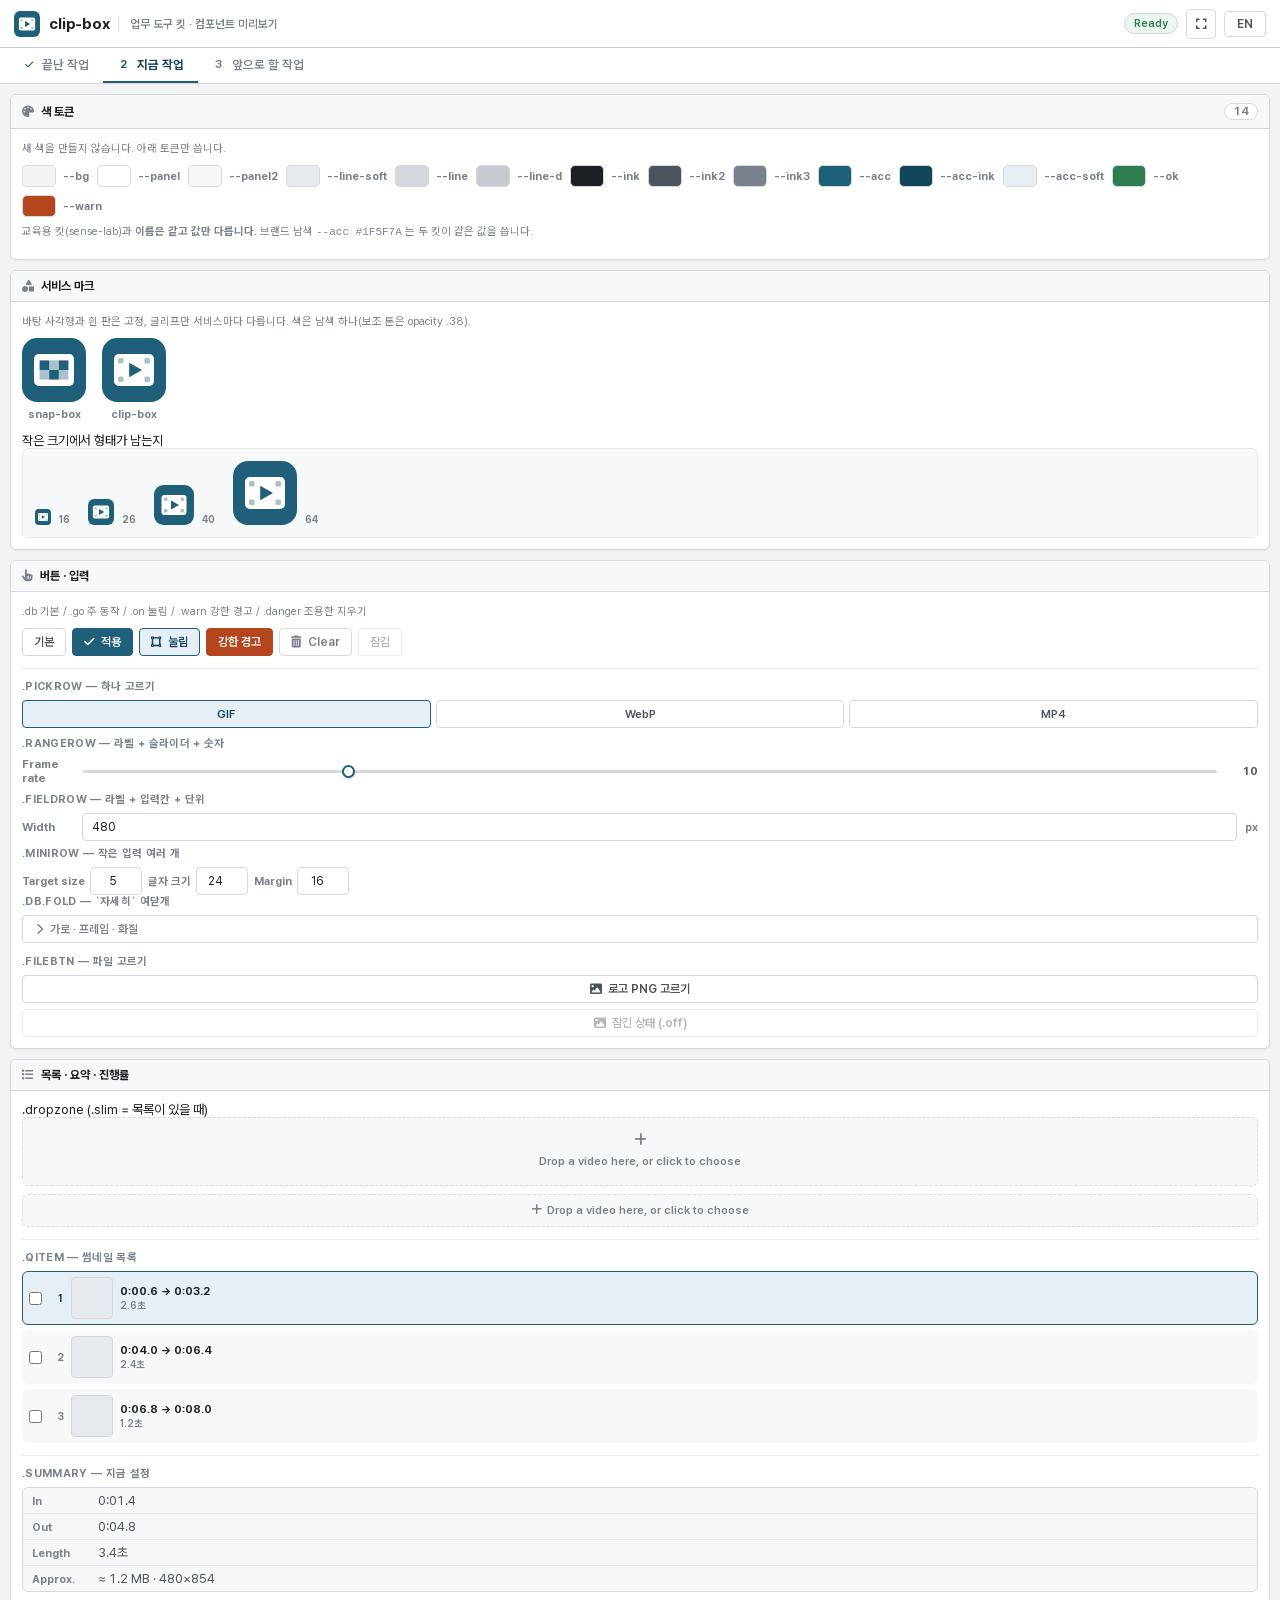
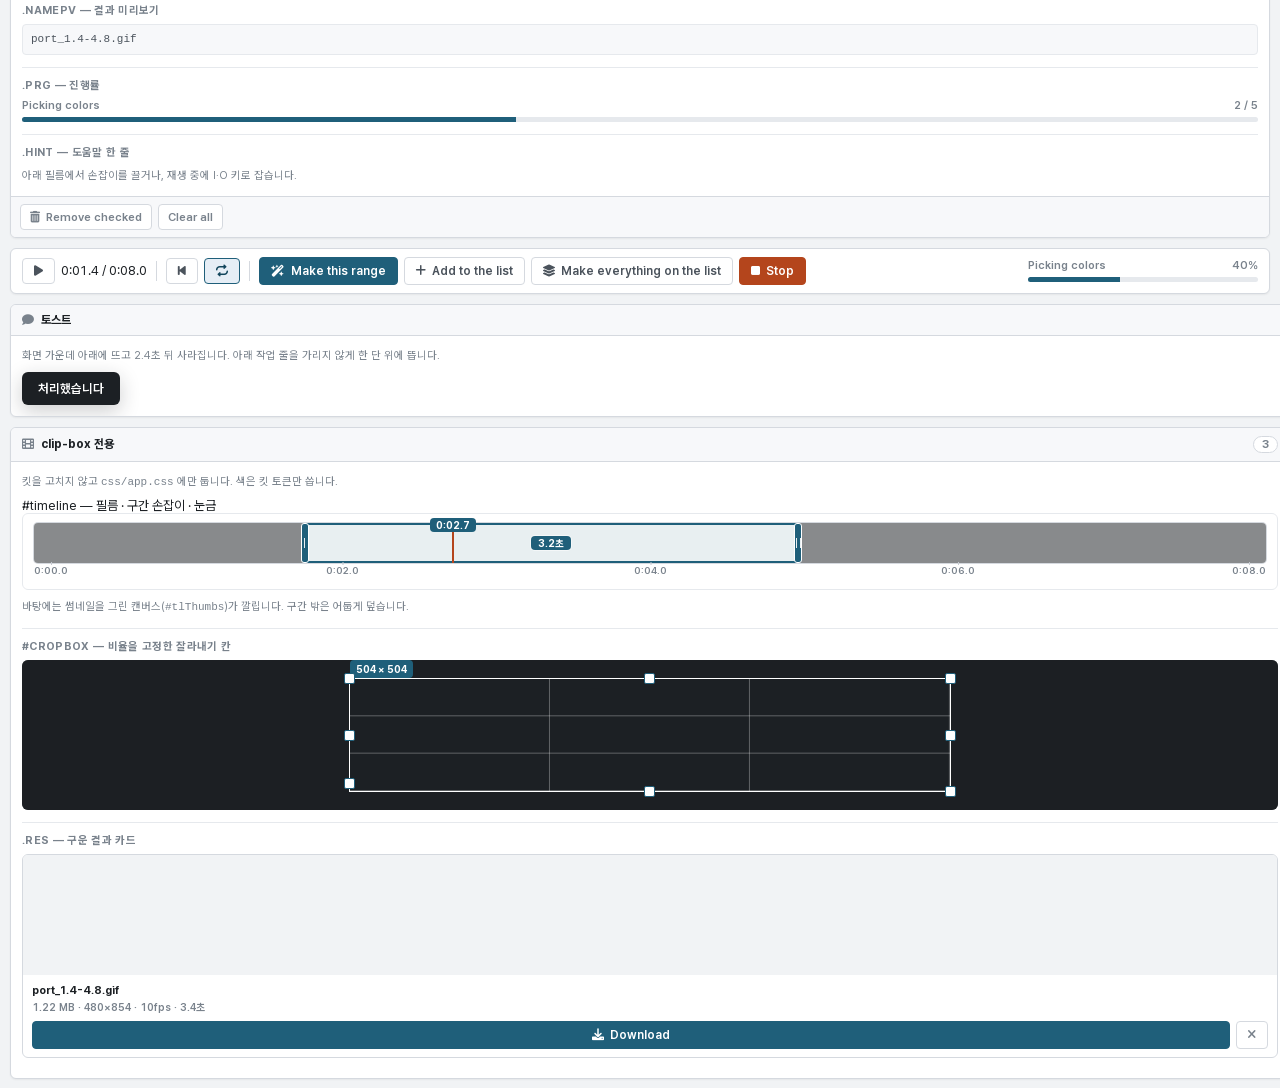
==== commit f1d7e4e6: "쓰기 쉽게 — 말을 바꾸고, 자주 안 쓰는 것을 접었다 "사용성이 어렵다" 는 지적에 화면을 하나씩 찍어 놓고 보니 세 가지였다.  ■ 1. 도구 용어가 그대로 노출돼 있었다 "굽" ====
--- a/design/preview.html
+++ b/design/preview.html
@@ -127,7 +127,13 @@
           <label class="mini">여백<input class="inp" type="number" value="16"></label>
         </div>
 
-        <div class="st">.filebtn — 파일 고르기</div>
+        <div class="st">.db.fold — `자세히` 여닫개</div>
+        <button class="db fold" data-fold="pvFold"><i class="fa-solid fa-chevron-right"></i>가로 · 프레임 · 화질</button>
+        <div id="pvFold" hidden>
+          <div class="hint">자주 쓰지 않는 것을 여기에 접어 둡니다. 새 부품이 아니라 .db 에 클래스 하나를 더한 것입니다.</div>
+        </div>
+
+        <div class="st" style="margin-top:12px">.filebtn — 파일 고르기</div>
         <label class="db filebtn" for="pv3"><i class="fa-solid fa-image"></i>로고 PNG 고르기</label>
         <input type="file" id="pv3">
         <label class="db filebtn off" for="pv4" style="margin-top:6px"><i class="fa-solid fa-image"></i>잠긴 상태 (.off)</label>
@@ -184,9 +190,12 @@
   <button class="db"><i class="fa-solid fa-play"></i></button>
   <span class="num">0:01.4 / 0:08.0</span>
   <span class="bar-div"></span>
-  <button class="db go"><i class="fa-solid fa-bolt"></i>이 구간 굽기</button>
-  <button class="db"><i class="fa-solid fa-plus"></i>구간 담기</button>
-  <button class="db"><i class="fa-solid fa-layer-group"></i>목록 전체 굽기</button>
+  <button class="db"><i class="fa-solid fa-backward-step"></i></button>
+  <button class="db on"><i class="fa-solid fa-repeat"></i></button>
+  <span class="bar-div"></span>
+  <button class="db go"><i class="fa-solid fa-wand-magic-sparkles"></i>이 구간 만들기</button>
+  <button class="db"><i class="fa-solid fa-plus"></i>목록에 담기</button>
+  <button class="db"><i class="fa-solid fa-layer-group"></i>담은 것 모두 만들기</button>
   <button class="db warn"><i class="fa-solid fa-stop"></i>그만두기</button>
   <span class="bar-sp"></span>
   <div class="prg" style="width:230px">
@@ -220,7 +229,7 @@
         <div id="tlTrack">
           <div class="tl-dim" style="left:0;width:22%"></div>
           <div class="tl-dim" style="left:62%;right:0"></div>
-          <div id="tlSel" style="left:22%;width:40%"></div>
+          <div id="tlSel" style="left:22%;width:40%"><span class="tl-len num">3.2초</span></div>
           <div class="tl-hand" style="left:22%"><i></i></div>
           <div class="tl-hand" style="left:62%"><i></i></div>
           <div id="tlHead" style="left:34%"></div>
@@ -271,6 +280,12 @@
 (function () {
   var rows = [['0:00.6 → 0:03.2', '2.6초'], ['0:04.0 → 0:06.4', '2.4초'], ['0:06.8 → 0:08.0', '1.2초']];
   var box = document.getElementById('pvList');
+  document.querySelectorAll('.db.fold').forEach(function (b) {
+    var body = document.getElementById(b.dataset.fold);
+    b.addEventListener('click', function () {
+      var open = body.hidden; body.hidden = !open; b.classList.toggle('on', open);
+    });
+  });
   rows.forEach(function (r, i) {
     var d = document.createElement('div');
     d.className = 'qitem' + (i === 0 ? ' on' : '');
--- a/css/app.css
+++ b/css/app.css
@@ -8,11 +8,11 @@
        먼저 찾아 쓰고, clip-box 에만 있는 것만 여기에 만든다.
      · 자매 서비스도 쓸 만한 것이 생기면 킷(css/maker-tool.css)으로 옮긴다.
 
-   여기 남은 것: 클립 목록 줄 · 미리보기 무대 · 필름(타임라인) · 크롭 칸 · 결과 카드.
+   여기 남은 것: 담아 둔 구간 줄 · 미리보기 무대 · 필름(타임라인) · 크롭 칸 · 결과 카드.
    전부 "영상을 다루는 서비스" 에만 필요한 것들이다.
    ─────────────────────────────────────────────────────────────────── */
 
-/* ── 왼쪽: 클립 목록 ───────────────────────────────────── */
+/* ── 왼쪽: 담아 둔 구간 ───────────────────────────────── */
 #queueList{margin-top:10px}
 
 .qitem{display:flex;align-items:center;gap:7px;padding:5px 6px;margin-bottom:5px;
@@ -86,15 +86,20 @@
   background:rgba(31,95,122,.10)}
 #tlSel:active{cursor:grabbing}
 #tlSel.moving{background:rgba(31,95,122,.2)}
-.tl-hand{position:absolute;top:0;bottom:0;width:13px;margin-left:-6.5px;cursor:ew-resize;z-index:3}
-.tl-hand i{position:absolute;left:3.5px;top:0;bottom:0;width:6px;background:var(--acc);
-  border-radius:3px;box-shadow:0 0 0 1.5px #fff}
-.tl-hand i::after{content:'';position:absolute;left:2px;top:50%;margin-top:-5px;
-  width:2px;height:10px;border-left:1px solid rgba(255,255,255,.85);
-  border-right:1px solid rgba(255,255,255,.85)}
+.tl-hand{position:absolute;top:0;bottom:0;width:15px;margin-left:-7.5px;cursor:ew-resize;z-index:3}
+.tl-hand i{position:absolute;left:3.5px;top:0;bottom:0;width:8px;background:var(--acc);
+  border-radius:3px;border:1px solid #fff}
+.tl-hand i::after{content:'';position:absolute;left:1.5px;top:50%;margin-top:-5px;
+  width:3px;height:10px;border-left:1px solid rgba(255,255,255,.9);
+  border-right:1px solid rgba(255,255,255,.9)}
 .tl-hand:hover i{background:var(--acc-ink)}
 #tlHead{position:absolute;top:-2px;bottom:-2px;width:2px;margin-left:-1px;
   background:var(--warn);pointer-events:none;z-index:4}
+
+.tl-len{position:absolute;left:50%;top:50%;transform:translate(-50%,-50%);
+  background:var(--acc);color:#fff;font-size:10px;font-weight:700;
+  padding:1px 7px;border-radius:var(--r-s);white-space:nowrap;
+  pointer-events:none;z-index:2;box-shadow:0 0 0 1px rgba(255,255,255,.55)}
 
 /* 시간 눈금 — 어디가 몇 초인지 알아야 구간을 잡는다 */
 #tlRuler{position:absolute;left:0;right:0;top:42px;height:14px;pointer-events:none}
@@ -107,6 +112,13 @@
 #tlTip{position:absolute;top:-5px;background:var(--acc);color:#fff;font-size:10px;font-weight:700;
   padding:1px 6px;border-radius:var(--r-s);transform:translateX(-50%);
   pointer-events:none;z-index:5;white-space:nowrap}
+
+/* ── 오른쪽: `자세히` 접기 ─────────────────────────────── */
+/* 새 부품이 아니라 킷의 .db 를 한 줄짜리 여닫개로 쓴 것이다.
+   자주 쓰는 것만 펼쳐 두고 나머지를 여기에 접어, 첫 화면을 짧게 한다. */
+.db.fold{width:100%;justify-content:flex-start;color:var(--ink3);font-size:11.5px}
+.db.fold i{width:10px;transition:transform .12s}
+.db.fold.on i{transform:rotate(90deg)}
 
 /* ── 오른쪽: 로고 미리보기 ─────────────────────────────── */
 #logoRow img{width:22px;height:22px;flex-shrink:0;object-fit:contain;
@@ -126,7 +138,7 @@
 .res .rb .db{flex:1;justify-content:center;font-size:11.5px;padding:5px 8px}
 .res .rb .db.x{flex:none}
 
-/* 예상 용량이 목표를 넘을 것 같으면 굽기 전에 알려 준다 */
+/* 예상 용량이 목표를 넘을 것 같으면 만들기 전에 알려 준다 */
 #rEst.over{color:var(--warn);font-weight:700}
 
 /* 처리 중 가림막의 부가 숫자 */
